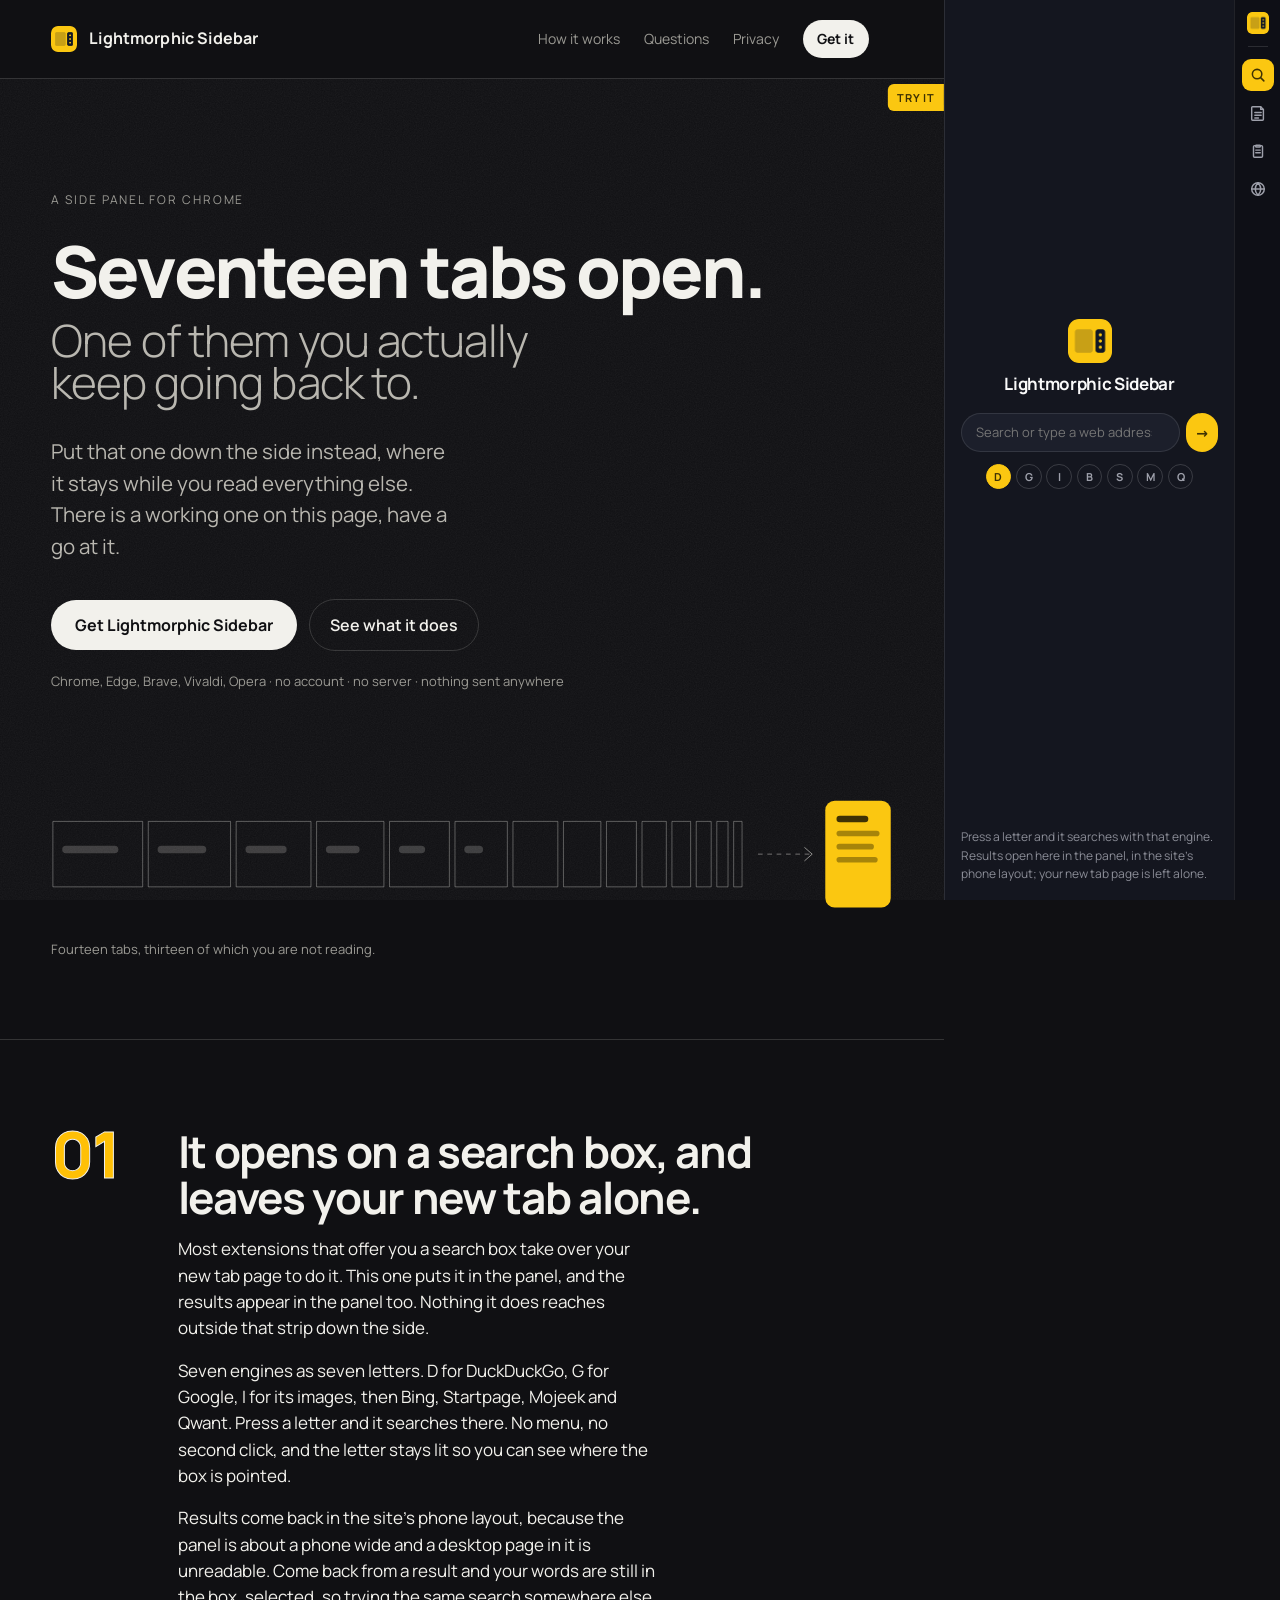
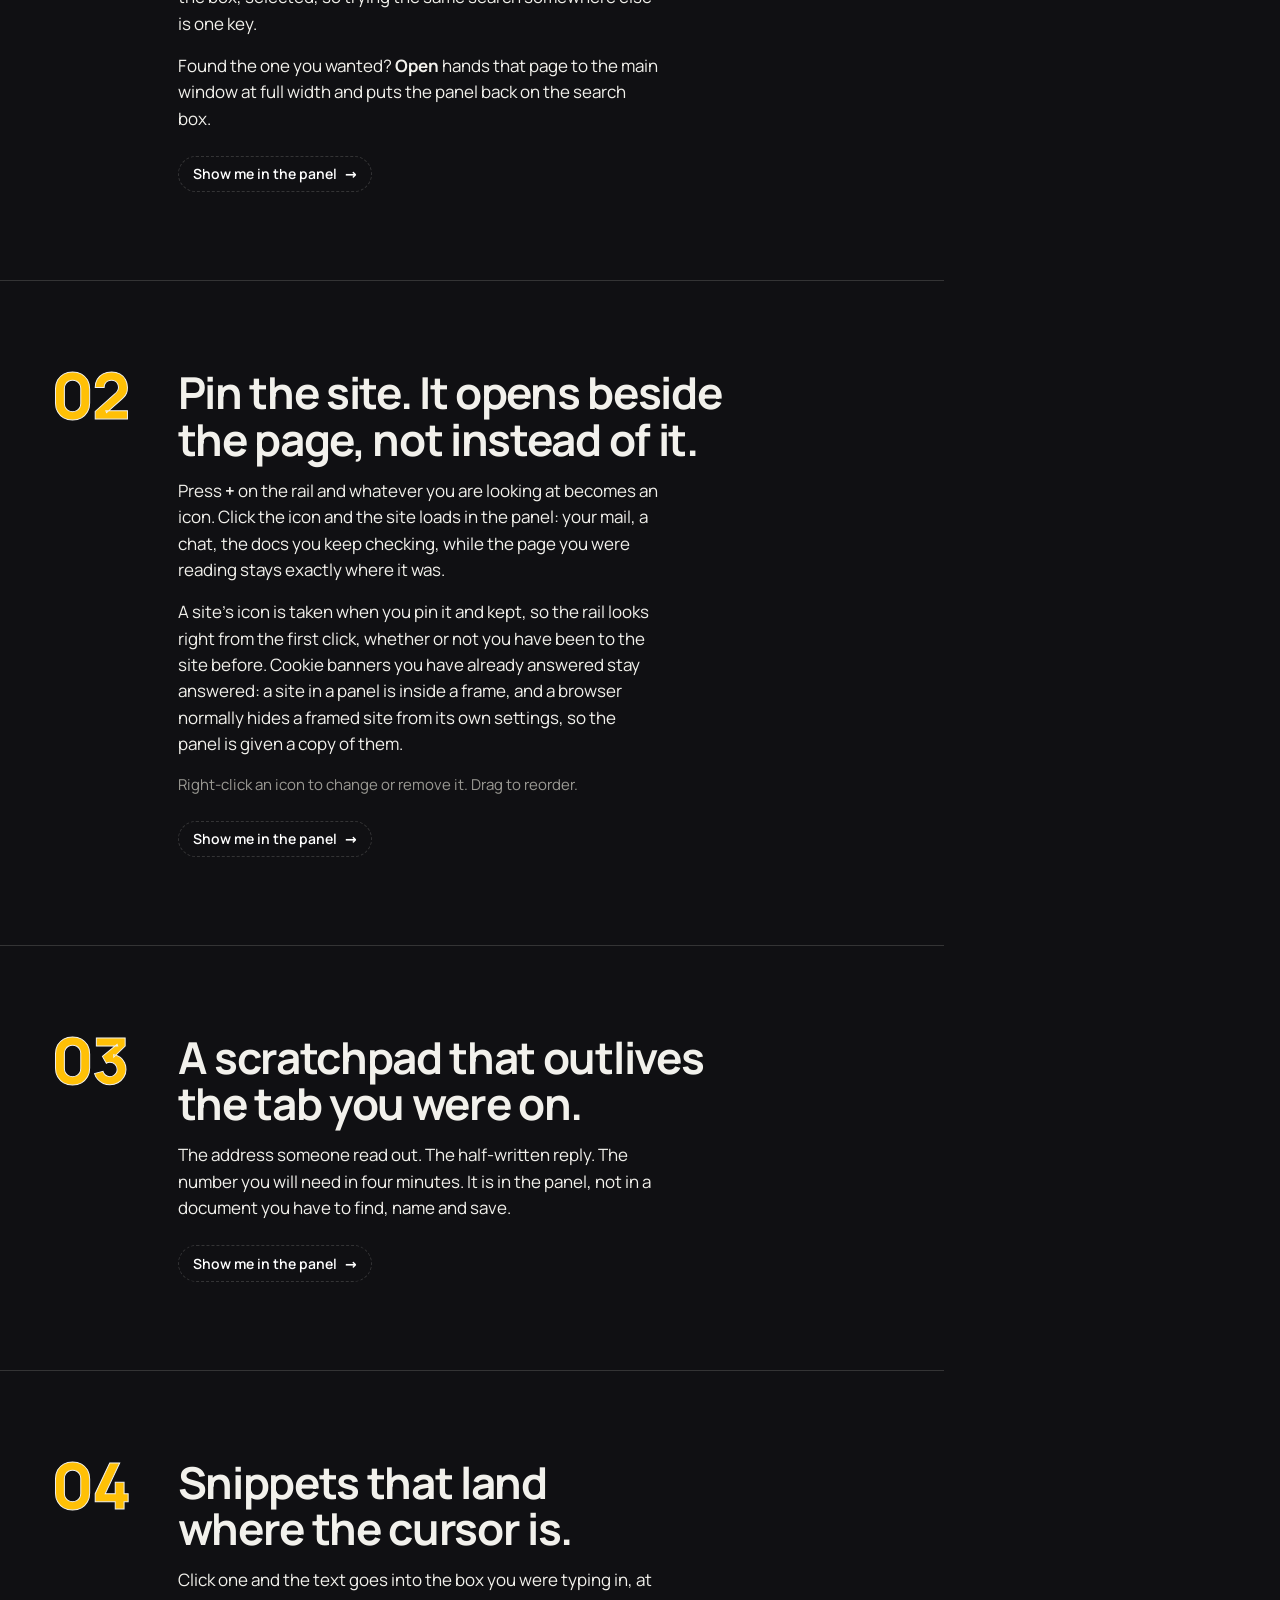
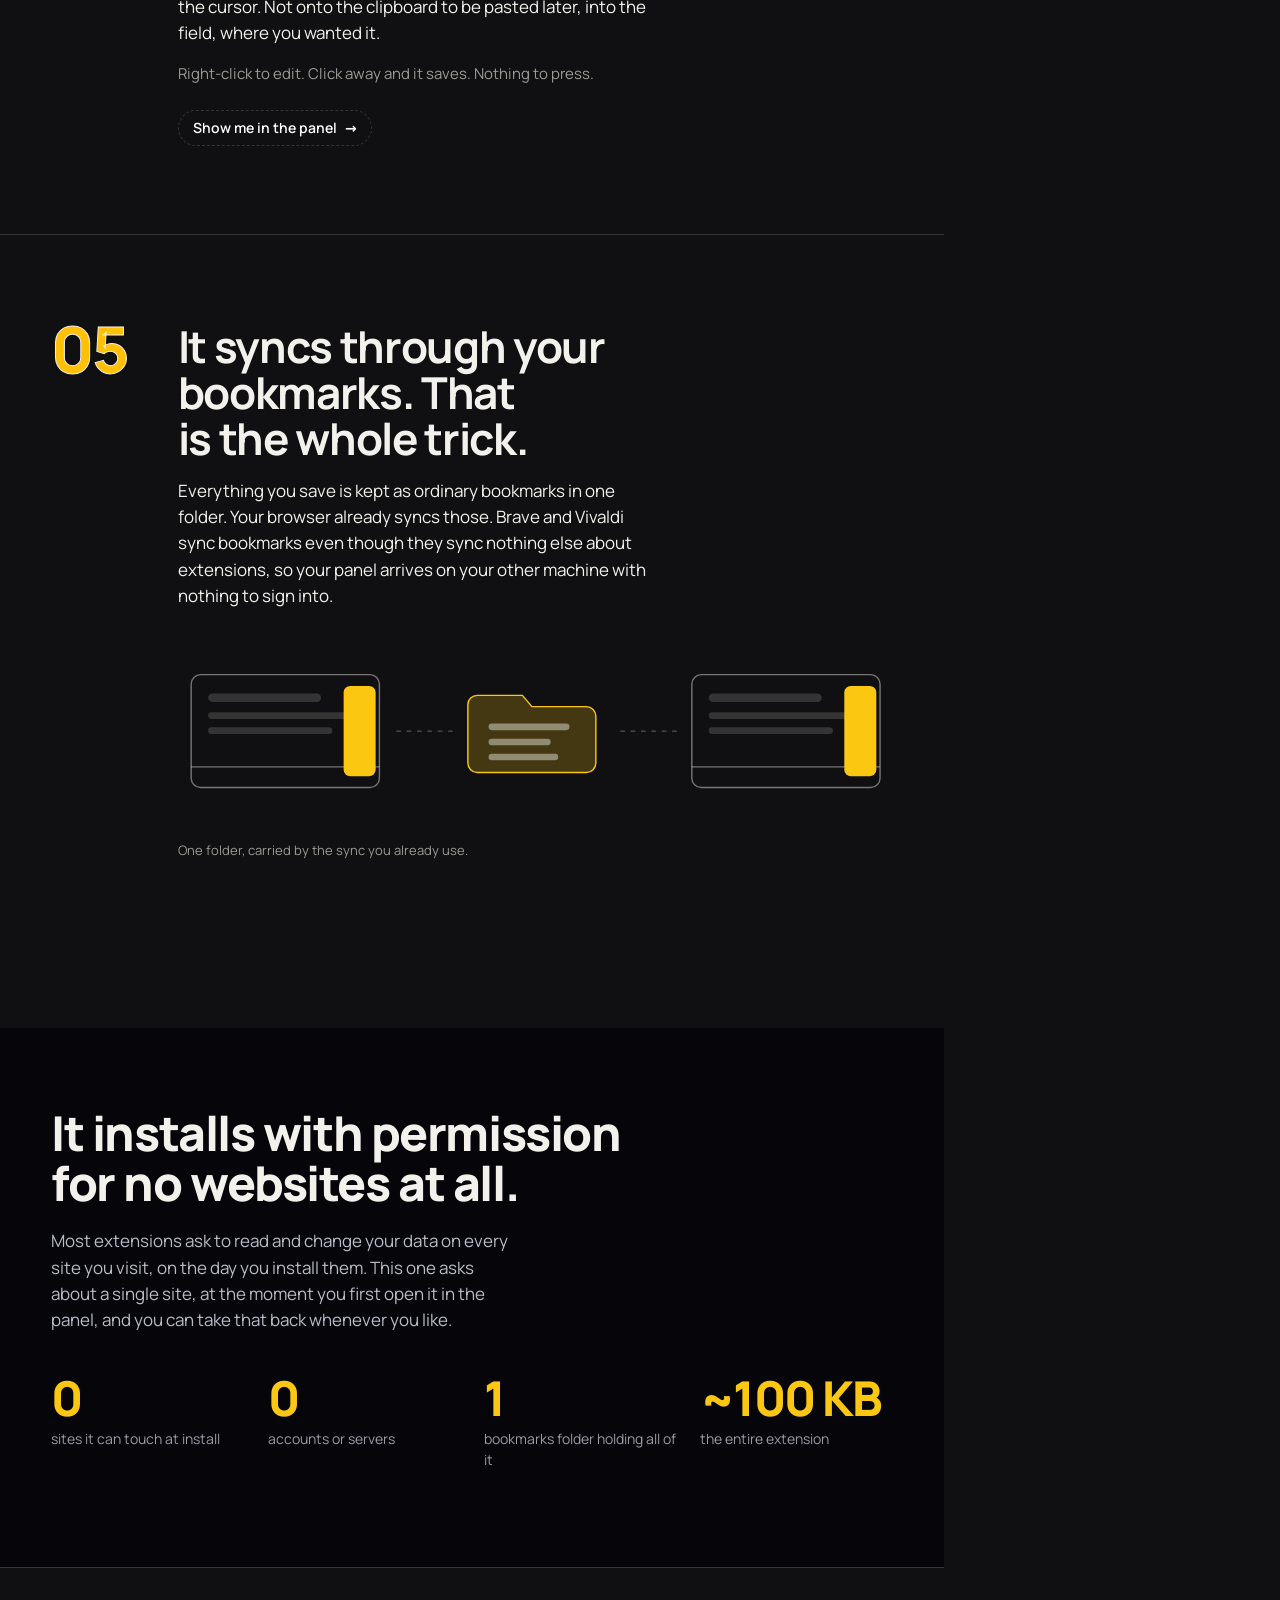
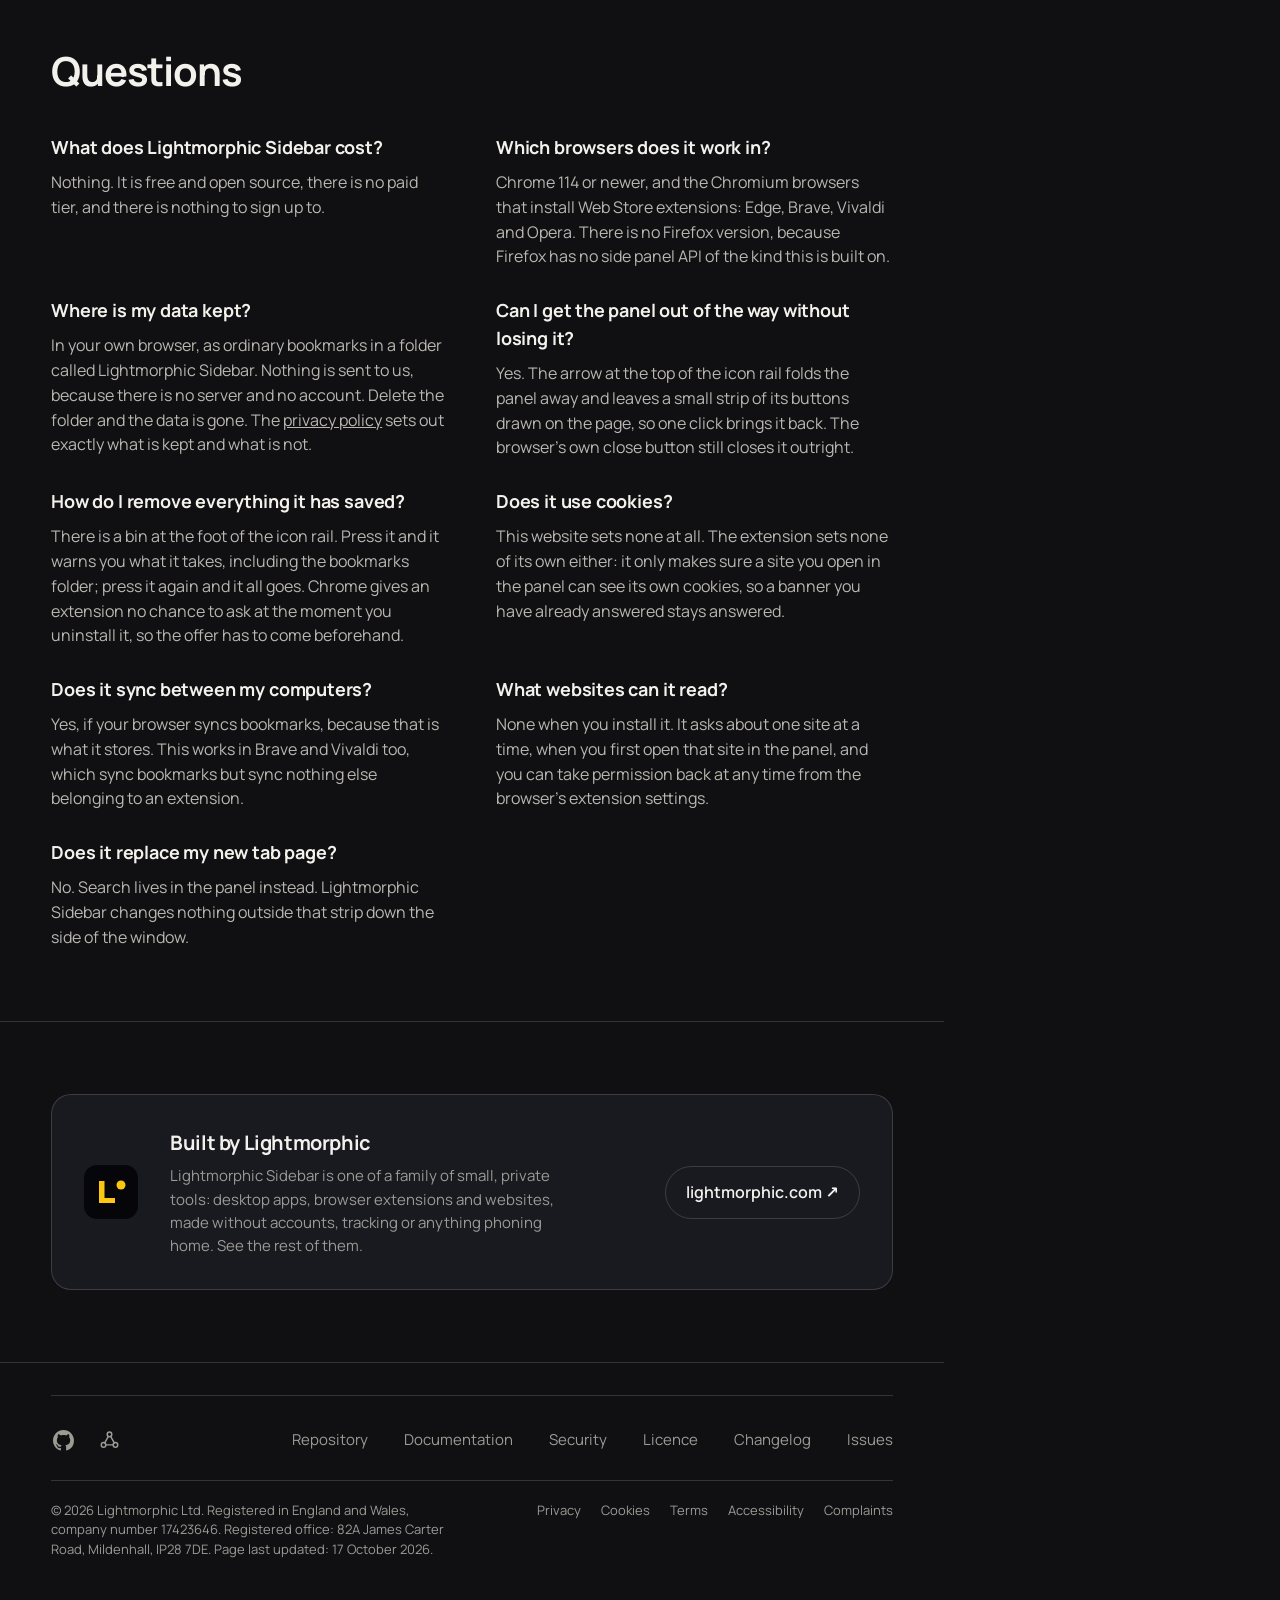
==== site/index.html @ 8d019462 "GitHub layout: README with banner and pictures, CONTRIBUTING, SECURITY; Cloudflare Pages files; GitH" ====
<!doctype html>
<html lang="en">
<head>
<meta charset="utf-8">
<meta name="viewport" content="width=device-width, initial-scale=1">
<title>Lightmorphic Sidebar: the tab that stays</title>
<meta name="description" content="A side panel for Chrome holding the site you always go back to, plus search, a scratchpad and snippets. Syncs through your bookmarks: no account, no server.">
<meta name="theme-color" content="#101013">
<link rel="canonical" href="https://sidebar.lightmorphic.com/">
<link rel="icon" href="/favicon.ico" sizes="48x48">
<link rel="icon" href="/favicon.svg" type="image/svg+xml">
<link rel="apple-touch-icon" href="/images/lightmorphic-sidebar-mark-180.png">
<meta property="og:title" content="Lightmorphic Sidebar: the tab that stays">
<meta property="og:description" content="Pin a site to the edge of your browser and read it beside everything else. No account. No server. Nothing sent anywhere.">
<meta property="og:image" content="https://sidebar.lightmorphic.com/images/lightmorphic-sidebar-mark.png">
<meta property="og:url" content="https://sidebar.lightmorphic.com/">
<meta property="og:type" content="website">
<meta name="twitter:card" content="summary_large_image">
<meta name="twitter:title" content="Lightmorphic Sidebar: the tab that stays">
<meta name="twitter:description" content="Pin a site to the edge of your browser and read it beside everything else. No account, no server.">
<meta name="twitter:image" content="https://sidebar.lightmorphic.com/images/lightmorphic-sidebar-share.png">
<style>
  @font-face {
    font-family: "Manrope";
    src: url("fonts/Manrope.woff2") format("woff2");
    font-weight: 200 800;
    font-display: swap;
  }

  :root {
    /* Dark, always. There is no light theme and no switch. Ink and warm
       off-white rather than the light palette inverted: paper grain at full
       strength on a dark ground reads as dirt, so it is kept low. */
    color-scheme: dark;
    --ink: #f2f1ec;
    --paper: #101013;
    --paper-2: #191920;
    --accent: #fbc711;
    --navy: #05050a;
    --rule: rgba(242, 241, 236, 0.16);
    --dim: #9b9a94;
    --quiet-ink: #b9b7b0;
    --numeral: #ffc006;
    --bg-contrast: #101013;
    --grain: 0.22;
    --panel-w: 336px;
    --gutter: clamp(1.25rem, 4vw, 4rem);
  }

  * { box-sizing: border-box; }

  html { scroll-behavior: smooth; }

  body {
    margin: 0;
    background: var(--paper);
    color: var(--ink);
    font-family: "Manrope", system-ui, -apple-system, sans-serif;
    line-height: 1.55;
    -webkit-font-smoothing: antialiased;
    overflow-x: hidden;
  }

  /* Paper, not a dark app screen. The grain is drawn, not downloaded. */
  body::before {
    content: "";
    position: fixed;
    inset: 0;
    pointer-events: none;
    z-index: 1;
    opacity: var(--grain);
    background-image: url("data:image/svg+xml,%3Csvg xmlns='http://www.w3.org/2000/svg' width='140' height='140'%3E%3Cfilter id='n'%3E%3CfeTurbulence type='fractalNoise' baseFrequency='.85' numOctaves='3'/%3E%3CfeColorMatrix type='saturate' values='0'/%3E%3C/filter%3E%3Crect width='140' height='140' filter='url(%23n)' opacity='.32'/%3E%3C/svg%3E");
  }

  a { color: inherit; }

  /* ---------- the page is split: reading column, then the panel ---------- */
  .page { padding-right: var(--panel-w); position: relative; z-index: 2; }
  .col { padding-left: var(--gutter); padding-right: var(--gutter); max-width: 62rem; }

  /* Reachable by keyboard, out of sight otherwise. It had no styling at all
     until now, so it simply rendered as the first line of the page. */
  .skip {
    position: absolute;
    left: 0;
    top: 0;
    z-index: 60;
    transform: translateY(-200%);
    background: var(--ink);
    color: var(--bg-contrast);
    padding: 0.75rem 1rem;
    border-radius: 0 0 0.75rem 0;
    text-decoration: none;
    font-weight: 600;
  }
  .skip:focus { transform: translateY(0); }

  /* No 300ms wait for a double tap that is not coming. */
  a, button, input, .demo-snip { touch-action: manipulation; }
  :root { -webkit-tap-highlight-color: rgba(251, 199, 17, 0.3); }

  /* ---------- masthead ---------- */
  .mast {
    display: flex;
    align-items: center;
    gap: 0.75rem;
    padding: 1.25rem var(--gutter);
    border-bottom: 1px solid var(--rule);
    position: sticky;
    top: 0;
    background: var(--paper);
    z-index: 30;
  }
  .mast img { border-radius: 7px; }
  .mast b { font-size: 1rem; letter-spacing: 0.01em; }
  .mast nav { margin-left: auto; display: flex; align-items: center; gap: 1.5rem; font-size: 0.875rem; }
  .mast nav a { color: var(--dim); text-decoration: none; }
  .mast nav a:hover { color: var(--ink); }
  /* The pill is not a nav link: without this the rule above wins on
     specificity and paints its text grey on near-black, 2.95:1. */
  .mast nav a.get { color: var(--bg-contrast); }
  .mast nav a.get:hover { color: #fff; }

  .get {
    background: var(--ink);
    color: var(--bg-contrast);
    text-decoration: none;
    font-weight: 700;
    font-size: 0.875rem;
    padding: 0.5rem 0.9rem;
    border-radius: 999px;
    white-space: nowrap;
  }
  .get:hover { background: var(--navy); color: #fff; }

  /* A circle holding a sun or a moon. In automatic it shows whichever is
     actually on screen, with a dot to say the browser is choosing. A third
     neutral icon would tell you nothing about what you are looking at. */

  /* ---------- hero ---------- */
  .hero { padding-block: clamp(3rem, 9vw, 7rem) clamp(2.5rem, 6vw, 4rem); }

  .kicker {
    font-size: 0.75rem;
    letter-spacing: 0.16em;
    text-transform: uppercase;
    color: var(--dim);
    margin: 0 0 1.75rem;
  }

  .hero h1 {
    font-size: clamp(2.35rem, 5.6vw, 4.75rem);
    line-height: 0.96;
    letter-spacing: -0.04em;
    font-weight: 800;
    margin: 0;
    text-wrap: balance;
  }

  /* The second sentence is set lighter and one step down, so the emphasis
     comes from the typesetting rather than from painting over words. */
  .hero h1 .quietly {
    display: block;
    margin-top: 0.28em;
    font-weight: 300;
    font-size: 0.62em;
    letter-spacing: -0.02em;
    color: var(--quiet-ink);
  }

  .lede {
    font-size: clamp(1.0625rem, 1.6vw, 1.3125rem);
    max-width: 34ch;
    margin: 2rem 0 0;
    color: var(--quiet-ink);
  }

  .actions { display: flex; flex-wrap: wrap; gap: 0.75rem; margin-top: 2.25rem; align-items: center; }

  .cta-main {
    background: var(--ink);
    color: var(--bg-contrast);
    text-decoration: none;
    font-weight: 700;
    padding: 0.8rem 1.5rem;
    border-radius: 999px;
  }
  .cta-main:hover { background: var(--navy); color: #fff; }

  .cta-side {
    text-decoration: none;
    font-weight: 600;
    padding: 0.8rem 1.25rem;
    border-radius: 999px;
    border: 1px solid var(--rule);
  }
  .cta-side:hover { border-color: var(--ink); }

  .fine { font-size: 0.8125rem; color: var(--dim); margin-top: 1.25rem; }

  /* ---------- the tab-collapse drawing ---------- */
  .collapse { padding-block: 1rem clamp(3rem, 7vw, 5rem); }
  .collapse svg { width: 100%; height: auto; display: block; }
  .caption { font-size: 0.8125rem; color: var(--dim); margin: 0.875rem 0 0; }

  /* ---------- numbered sections ---------- */
  .band { border-top: 1px solid var(--rule); }

  .chapter {
    display: grid;
    grid-template-columns: 5.5rem 1fr;
    gap: clamp(1rem, 3vw, 2.5rem);
    padding-block: clamp(3rem, 7vw, 5.5rem);
  }

  .num {
    font-size: clamp(2.5rem, 5vw, 4rem);
    font-weight: 800;
    letter-spacing: -0.04em;
    line-height: 0.8;
    color: var(--numeral);
    -webkit-text-stroke: 1px var(--ink);
  }

  .chapter h2 {
    text-wrap: balance;
    font-size: clamp(1.75rem, 3.6vw, 2.75rem);
    line-height: 1.05;
    letter-spacing: -0.03em;
    font-weight: 700;
    margin: 0 0 1rem;
    max-width: 20ch;
  }

  .chapter p { margin: 0 0 1rem; font-size: 1.0625rem; max-width: 48ch; }
  .chapter p.quiet { color: var(--dim); font-size: 0.9375rem; }

  .try {
    display: inline-flex;
    align-items: center;
    gap: 0.5rem;
    margin-top: 0.5rem;
    background: none;
    border: 1px dashed var(--rule);
    border-radius: 999px;
    padding: 0.4rem 0.9rem;
    font: inherit;
    font-size: 0.875rem;
    font-weight: 600;
    cursor: pointer;
  }
  .try:hover { border-color: var(--ink); border-style: solid; background: var(--accent); }
  .try::after { content: "→"; }

  figure { margin: 1.75rem 0 0; }
  figure svg { width: 100%; height: auto; display: block; }

  /* The legal sub-footer: who we are on the left, the five pages on the
     right, dropping under each other only when there is no room. */
  .legal {
    /* The column lays its children out to their own width, so without this
       each band stopped at its own content and the three right edges did
       not line up. */
    width: 100%;
    align-self: stretch;
    margin-top: 2rem;
    padding-top: 1.25rem;
    border-top: 1px solid var(--rule);
    display: flex;
    flex-wrap: wrap;
    align-items: flex-start;
    justify-content: space-between;
    gap: 1rem 2rem;
    font-size: 0.8125rem;
    line-height: 1.5;
    color: var(--dim);
  }
  .legal p { margin: 0; max-width: 52ch; }
  .legal a { color: inherit; text-decoration: none; }
  .legal a:hover { color: var(--ink); }

  /* The GitHub strip, above the legal footer. Marks and links are 44px
     targets; on a narrow screen the links wrap and align left. */
  .oss-bar {
    width: 100%;
    align-self: stretch;
    margin-top: 2rem;
    padding-top: 1.25rem;
    border-top: 1px solid var(--rule);
    color: var(--dim);
    font-size: 0.9375rem;
    display: flex;
    flex-wrap: wrap;
    align-items: center;
    justify-content: space-between;
    gap: 0.5rem 1rem;
    text-align: left;
  }
  .oss-bar .marks { display: flex; align-items: center; gap: 2px; margin-left: -10px; }
  .oss-bar .marks a {
    display: inline-flex; align-items: center; justify-content: center;
    width: 44px; height: 44px; border-radius: 8px;
    color: var(--dim); text-decoration: none;
  }
  .oss-bar .marks a:hover { color: var(--ink); background: var(--paper-2); }
  .oss-bar .marks svg { width: 21px; height: 21px; display: block; }
  .oss-bar nav {
    flex: 0 1 auto; max-width: 100%;
    display: flex; flex-wrap: wrap; justify-content: flex-end;
    margin-right: -6px;
  }
  .oss-bar nav a {
    display: inline-flex; align-items: center; justify-content: center;
    padding: 12px 6px; min-width: 44px; min-height: 44px;
    color: var(--dim); font-size: 0.9375rem; text-decoration: none;
  }
  .oss-bar nav a:hover { color: var(--ink); }
  .oss-bar + .legal { margin-top: 0; }
  @media (max-width: 700px) {
    .oss-bar nav { justify-content: flex-start; margin-left: -6px; margin-right: 0; }
  }
  .legal + .legal { margin-top: 0; }
  .legal nav {
    margin-left: auto;
    display: flex;
    flex-wrap: wrap;
    justify-content: flex-end;
    gap: 0.35rem 1.25rem;
  }
  @media (max-width: 34rem) {
    .legal nav { margin-left: 0; justify-content: flex-start; }
  }

  /* ---------- inverted block ---------- */
  /* This band is dark whichever theme is on, so its text is set outright
     rather than with a token that swaps: --paper is near-black in dark mode,
     which put dark text on a dark band. */
  .invert {
    background: var(--navy);
    color: #f2f1ec;
    margin-top: clamp(3rem, 7vw, 5rem);
  }
  .invert .col { padding-block: clamp(3rem, 7vw, 5rem); }
  .invert h2 {
    text-wrap: balance;
    font-size: clamp(1.75rem, 4vw, 3rem);
    letter-spacing: -0.03em;
    line-height: 1.05;
    margin: 0 0 1.25rem;
    max-width: 18ch;
    font-weight: 800;
  }
  .invert p { color: #b9bcc6; max-width: 46ch; font-size: 1.0625rem; }

  .tally { display: grid; grid-template-columns: repeat(auto-fit, minmax(9rem, 1fr)); gap: 1.5rem; margin-top: 2.5rem; }
  .tally dt { display: block; font-size: clamp(2rem, 4vw, 3rem); letter-spacing: -0.04em; color: var(--accent); line-height: 1; font-weight: 800; }
  .tally dd { font-size: 0.875rem; color: #9a9ca6; display: block; margin: 0.375rem 0 0; }

  /* ---------- questions ---------- */
  .faq { border-top: 1px solid var(--rule); }
  .faq .faq-title {
    font-size: clamp(1.75rem, 4vw, 2.5rem);
    letter-spacing: -0.03em;
    margin: 0 0 2rem;
    padding-top: clamp(3rem, 6vw, 4.5rem);
  }
  /* Two columns where there is room: the answers are short, and one long
     ribbon down the left of a wide page wastes the whole right half. Pairs
     are wrapped so a break can never land between a question and its
     answer. */
  .faq-list {
    margin: 0 0 clamp(3rem, 6vw, 4.5rem);
    display: grid;
    gap: 1.75rem 3rem;
    /* min() or the 22rem floor is itself wider than a small phone, and the
       whole column hangs off the screen. */
    grid-template-columns: repeat(auto-fit, minmax(min(22rem, 100%), 1fr));
    align-items: start;
  }
  .faq-list dt {
    font-size: 1.125rem;
    font-weight: 700;
    letter-spacing: -0.01em;
    margin-top: 0;
  }
  .faq-list dd { margin: 0.5rem 0 0; color: var(--quiet-ink); }

  /* ---------- lightmorphic promo ---------- */
  .promo { border-top: 1px solid var(--rule); }
  .promo .col { padding-block: clamp(3rem, 6vw, 4.5rem); }

  .promo-card {
    display: grid;
    grid-template-columns: auto 1fr auto;
    align-items: center;
    gap: clamp(1rem, 3vw, 2rem);
    background: var(--paper-2);
    border: 1px solid var(--rule);
    border-radius: 1.25rem;
    padding: clamp(1.25rem, 3vw, 2rem);
  }
  .promo-card h3 { margin: 0 0 0.375rem; font-size: 1.25rem; letter-spacing: -0.02em; }
  .promo-card p { margin: 0; color: var(--dim); font-size: 0.9375rem; max-width: 44ch; }
  .promo-mark { width: 54px; height: 54px; flex: 0 0 auto; }

  /* ---------- footer ---------- */
  footer { border-top: 1px solid var(--rule); font-size: 0.875rem; color: var(--dim); }
  .who { width: 100%; margin-bottom: 1.25rem; }
  .who p { margin: 0 0 0.25rem; }
  .who a { color: inherit; }
  .who a:hover { color: var(--ink); }

  footer .col { padding-block: 2rem 3rem; display: flex; flex-wrap: wrap; gap: 1rem 1.5rem; align-items: center; }
  /* The source band is the first thing in the footer now, so it does not
     need the gap that separated it from the site's own links. */
  footer .col > .oss-bar:first-child { margin-top: 0; }
  footer nav { margin-left: auto; display: flex; gap: 1.5rem; flex-wrap: wrap; }
  footer a { text-decoration: none; }
  footer a:hover { color: var(--ink); }

  /* ---------- the live panel ----------
     Not a screenshot: the real thing, in HTML, welded to the edge of the
     window exactly as the extension is. Clicking its rail works. */
  .demo-panel {
    position: fixed;
    top: 0;
    right: 0;
    bottom: 0;
    width: var(--panel-w);
    display: flex;
    background: #14161f;
    color: #fafafa;
    border-left: 1px solid rgba(255,255,255,.1);
    z-index: 25;
    font-size: 0.875rem;
  }

  .demo-body { flex: 1; min-width: 0; padding: 1rem; overflow-y: auto; }
  .demo-rail {
    width: 46px;
    flex: 0 0 46px;
    border-left: 1px solid rgba(255,255,255,.08);
    background: #0e0f16;
    display: flex;
    flex-direction: column;
    align-items: center;
    gap: 0.375rem;
    padding: 0.75rem 0;
  }
  .demo-rail button {
    width: 32px;
    height: 32px;
    display: grid;
    place-items: center;
    background: none;
    border: 0;
    border-radius: 9px;
    color: #9ea0ab;
    cursor: pointer;
  }
  .demo-rail button:hover { background: rgba(255,255,255,.07); color: #fff; }
  .demo-rail button[aria-selected="true"] { background: var(--accent); color: #3f3204; }
  .demo-rail svg { width: 18px; height: 18px; }
  .demo-rail img { width: 22px; height: 22px; border-radius: 5px; }
  .demo-rail hr { width: 20px; border: 0; border-top: 1px solid rgba(255,255,255,.12); margin: 0.375rem 0; }
  .demo-spacer { flex: 1; }

  .demo-view { display: none; }
  .demo-view.on { display: block; }

  .demo-note {
    white-space: pre-wrap;
    font-size: 0.8125rem;
    line-height: 1.6;
    color: #d7d8de;
    margin: 0;
  }

  /* Two lines, a soft edge, and the text itself as the label: the same
     row the extension draws. */
  /* A button, not a div with a click handler: it copies when pressed, so
     the keyboard should reach it too. */
  .demo-snip {
    display: block;
    width: 100%;
    text-align: left;
    font: inherit;
    color: inherit;
    background: #1c1f2b;
    border: 1px solid rgba(255,255,255,.08);
    border-radius: 12px;
    padding: 0.55rem 0.7rem;
    margin-bottom: 0.5rem;
    font-size: 0.8125rem;
    line-height: 1.45;
    cursor: pointer;
  }

  .demo-snip span {
    display: -webkit-box;
    -webkit-line-clamp: 2;
    -webkit-box-orient: vertical;
    overflow: hidden;
    white-space: pre-wrap;
  }

  .demo-add {
    margin: 0 0 0.5rem;
    padding: 0.55rem 0.7rem;
    font-size: 0.8125rem;
    /* Placeholder grey, but not so grey it fails on the panel's dark
       ground: this was 3.72:1 against #14161f. */
    color: #9a9ca6;
    border: 1px dashed rgba(255,255,255,.16);
    border-radius: 12px;
  }

  .demo-hint-top { margin: 0 0 0.75rem; }
  .demo-snip:hover { border-color: var(--accent); }
  .demo-snip.copied { border-color: var(--accent); color: var(--accent); }

  .demo-search { display: flex; gap: 0.4rem; }
  .demo-search input {
    flex: 1;
    min-width: 0;
    font: inherit;
    font-size: 0.8125rem;
    color: #d7d8de;
    background: #1c1f2b;
    border: 1px solid rgba(255,255,255,.1);
    border-radius: 999px;
    padding: 0.5rem 0.85rem;
  }
  .demo-go {
    display: grid;
    place-items: center;
    width: 2rem;
    border-radius: 999px;
    background: var(--accent);
    color: #3f3204;
    font-weight: 700;
  }

  /* The real panel centres this block in the space it has, so the demo
     does too. */
  .demo-stage { display: flex; flex-direction: column; align-items: center; padding: 1.5rem 0 0.5rem; }
  .demo-stage-centred { flex: 1; justify-content: center; padding-bottom: 3rem; }
  .demo-view[data-view="search"].on { display: flex; flex-direction: column; height: 100%; }
  .demo-stage img { border-radius: 11px; }
  .demo-stage b { margin: 0.5rem 0 1rem; font-size: 1.0625rem; letter-spacing: -0.02em; }
  .demo-stage .demo-search { width: 100%; }
  .demo-letters { display: flex; align-items: center; gap: 0.3rem; margin-top: 0.75rem; }
  /* All one element type: the active letter used to be a <b>, which
     inherited the wordmark's margin and sat 8px lower than the rest. */
  .demo-letters span {
    width: 1.6rem;
    height: 1.6rem;
    display: grid;
    place-items: center;
    font-size: 0.6875rem;
    font-weight: 700;
    border-radius: 50%;
    border: 1px solid rgba(255,255,255,.16);
    color: #9ea0ab;
  }
  .demo-letters span.on { background: var(--accent); border-color: var(--accent); color: #3f3204; }

  .demo-h { font-size: 0.75rem; letter-spacing: 0.12em; text-transform: uppercase; color: #8a8c96; margin: 0 0 0.75rem; }
  /* Held at its own proportions, so it is never stretched to fit. */
  .demo-site { border: 1px solid rgba(255,255,255,.1); border-radius: 12px; overflow: hidden; }
  .demo-site img { width: 100%; height: auto; display: block; aspect-ratio: 356 / 788; object-fit: cover; object-position: top; }
  .demo-hint { font-size: 0.75rem; color: #8a8c96; margin: 0.75rem 0 0; }

  .demo-flag {
    position: absolute;
    top: 5.25rem;
    left: -1px;
    transform: translateX(-100%);
    background: var(--accent);
    color: #3f3204;
    font-size: 0.6875rem;
    font-weight: 700;
    letter-spacing: 0.06em;
    text-transform: uppercase;
    padding: 0.3rem 0.6rem;
    border-radius: 6px 0 0 6px;
  }

  /* ---------- responsive ----------
     The fixed panel is the first thing to go: below 1080 there is not
     enough room for a reading column beside it, so it becomes a normal
     block in the flow, still real and still clickable. */
  @media (max-width: 1080px) {
    .page { padding-right: 0; }
    .demo-panel {
      position: relative;
      width: auto;
      max-width: 26rem;
      margin: 0 var(--gutter) clamp(3rem, 7vw, 4rem);
      border: 1px solid rgba(255,255,255,.12);
      border-radius: 16px;
      height: 30rem;
      overflow: hidden;
    }
    .demo-flag { transform: none; left: auto; right: 0.75rem; border-radius: 6px; }
  }

  @media (max-width: 720px) {
    .mast nav a:not(.get) { display: none; }
    .mast nav { gap: 0.75rem; }
    .chapter { grid-template-columns: 1fr; gap: 0.5rem; }
    .num { font-size: 2.25rem; }
    .promo-card { grid-template-columns: auto 1fr; }
    .promo-card .cta-side { grid-column: 1 / -1; text-align: center; }
    .demo-panel { margin-left: var(--gutter); margin-right: var(--gutter); max-width: none; }
  }

  @media (max-width: 420px) {
    .hero h1 { font-size: 2.35rem; }
    .promo-card { grid-template-columns: 1fr; }
    .promo-mark { width: 44px; height: 44px; }
  }

  @media (prefers-reduced-motion: reduce) {
    html { scroll-behavior: auto; }
    * { transition: none !important; animation: none !important; }
  }

  :where(a, button):focus-visible { outline: 2px solid var(--ink); outline-offset: 3px; }
</style>

<script type="application/ld+json">
{
  "@context": "https://schema.org",
  "@type": "SoftwareApplication",
  "name": "Lightmorphic Sidebar",
  "url": "https://sidebar.lightmorphic.com/",
  "description": "A side panel for Chrome holding pinned websites, search, a scratchpad and snippets. Everything is stored as bookmarks, so it syncs with no account and no server.",
  "applicationCategory": "BrowserApplication",
  "operatingSystem": "Chrome 114 or newer, Edge, Brave, Vivaldi, Opera",
  "browserRequirements": "Requires Chrome 114 or newer",
  "isAccessibleForFree": true,
  "offers": {
    "@type": "Offer",
    "price": "0",
    "priceCurrency": "GBP"
  },
  "softwareVersion": "1.0.1",
  "image": "https://sidebar.lightmorphic.com/images/lightmorphic-sidebar-mark.png",
  "featureList": [
    "Pin any website to a side panel and read it beside the page you are on",
    "Search from the panel with seven engines",
    "A scratchpad kept in the panel",
    "Snippets that paste into the box you are typing in",
    "Stored as bookmarks, so it syncs without an account"
  ],
  "publisher": {
    "@type": "Organization",
    "name": "Lightmorphic",
    "legalName": "Lightmorphic Ltd",
    "url": "https://lightmorphic.com",
    "logo": "https://sidebar.lightmorphic.com/images/lightmorphic-sidebar-mark.png",
    "identifier": "17423646",
    "address": {
      "@type": "PostalAddress",
      "streetAddress": "82A James Carter Road",
      "addressLocality": "Mildenhall",
      "postalCode": "IP28 7DE",
      "addressCountry": "GB"
    },
    "contactPoint": {
      "@type": "ContactPoint",
      "contactType": "customer support",
      "availableLanguage": "English"
    },
    "sameAs": [
      "https://find-and-update.company-information.service.gov.uk/company/17423646"
    ]
  },
  "dateModified": "2026-10-17"
}
</script>
<script type="application/ld+json">
{
  "@context": "https://schema.org",
  "@type": "WebSite",
  "name": "Lightmorphic Sidebar",
  "url": "https://sidebar.lightmorphic.com/",
  "inLanguage": "en-GB",
  "publisher": {
    "@type": "Organization",
    "name": "Lightmorphic",
    "legalName": "Lightmorphic Ltd",
    "url": "https://lightmorphic.com",
    "logo": "https://sidebar.lightmorphic.com/images/lightmorphic-sidebar-mark.png",
    "identifier": "17423646",
    "address": {
      "@type": "PostalAddress",
      "streetAddress": "82A James Carter Road",
      "addressLocality": "Mildenhall",
      "postalCode": "IP28 7DE",
      "addressCountry": "GB"
    },
    "contactPoint": {
      "@type": "ContactPoint",
      "contactType": "customer support",
      "availableLanguage": "English"
    },
    "sameAs": [
      "https://find-and-update.company-information.service.gov.uk/company/17423646"
    ]
  },
  "dateModified": "2026-10-17"
}
</script>
<script type="application/ld+json">
{
  "@context": "https://schema.org",
  "@type": "FAQPage",
  "mainEntity": [
    {
      "@type": "Question",
      "name": "What does Lightmorphic Sidebar cost?",
      "acceptedAnswer": {
        "@type": "Answer",
        "text": "Nothing. It is free and open source, there is no paid tier, and there is nothing to sign up to."
      }
    },
    {
      "@type": "Question",
      "name": "Which browsers does it work in?",
      "acceptedAnswer": {
        "@type": "Answer",
        "text": "Chrome 114 or newer, and the Chromium browsers that install Web Store extensions: Edge, Brave, Vivaldi and Opera. There is no Firefox version, because Firefox has no side panel API of the kind this is built on."
      }
    },
    {
      "@type": "Question",
      "name": "Where is my data kept?",
      "acceptedAnswer": {
        "@type": "Answer",
        "text": "In your own browser, as ordinary bookmarks in a folder called Lightmorphic Sidebar. Nothing is sent to us, because there is no server and no account. Delete the folder and the data is gone."
      }
    },
    {
      "@type": "Question",
      "name": "Can I get the panel out of the way without losing it?",
      "acceptedAnswer": {
        "@type": "Answer",
        "text": "Yes. The arrow at the top of the icon rail folds the panel away and leaves a small strip of its buttons drawn on the page, so one click brings it back. The browser's own close button still closes it outright."
      }
    },
    {
      "@type": "Question",
      "name": "How do I remove everything it has saved?",
      "acceptedAnswer": {
        "@type": "Answer",
        "text": "There is a bin at the foot of the icon rail. Press it and it warns you what it takes, including the bookmarks folder; press it again and it all goes. Chrome gives an extension no chance to ask at the moment you uninstall it, so the offer has to come beforehand."
      }
    },
    {
      "@type": "Question",
      "name": "Does it use cookies?",
      "acceptedAnswer": {
        "@type": "Answer",
        "text": "This website sets none at all. The extension sets none of its own either: it only makes sure a site you open in the panel can see its own cookies, so a banner you have already answered stays answered."
      }
    },
    {
      "@type": "Question",
      "name": "Does it sync between my computers?",
      "acceptedAnswer": {
        "@type": "Answer",
        "text": "Yes, if your browser syncs bookmarks, because that is what it stores. This works in Brave and Vivaldi too, which sync bookmarks but sync nothing else belonging to an extension."
      }
    },
    {
      "@type": "Question",
      "name": "What websites can it read?",
      "acceptedAnswer": {
        "@type": "Answer",
        "text": "None when you install it. It asks about one site at a time, when you first open that site in the panel, and you can take permission back at any time from the browser's extension settings."
      }
    },
    {
      "@type": "Question",
      "name": "Does it replace my new tab page?",
      "acceptedAnswer": {
        "@type": "Answer",
        "text": "No. Search lives in the panel instead. Lightmorphic Sidebar changes nothing outside that strip down the side of the window."
      }
    }
  ]
}
</script>
</head>
<body>

<div class="page">
  <a class="skip" href="#how">Skip to what it does</a>
  <header class="mast">
    <img src="images/lightmorphic-sidebar-mark.png" alt="" width="26" height="26">
    <b translate="no">Lightmorphic Sidebar</b>
    <nav>
      <a href="#how">How it works</a>
      <a href="#questions">Questions</a>
      <a href="#private">Privacy</a>
      <a class="get" href="https://chromewebstore.google.com/search/Lightmorphic%20Sidebar">Get it</a>
      <div id="all-apps"></div>
    </nav>
  </header>

  <main>
    <section class="col hero">
      <p class="kicker">A side panel for Chrome</p>
      <h1>Seventeen tabs open.<span class="quietly">One of them you actually keep going back to.</span></h1>
      <p class="lede">Put that one down the side instead, where it stays while you
        read everything else. There is a working one on this page, have a go at
        it.</p>
      <div class="actions">
        <a class="cta-main" href="https://chromewebstore.google.com/search/Lightmorphic%20Sidebar">Get Lightmorphic Sidebar</a>
        <a class="cta-side" href="#how">See what it does</a>
      </div>
      <p class="fine">Chrome, Edge, Brave, Vivaldi, Opera · no account · no server · nothing sent anywhere</p>
    </section>

<!-- The panel is real HTML, not a picture of one. It is the same shape as
     the extension, and its rail works. -->
<aside class="demo-panel" aria-label="A working example of the Lightmorphic Sidebar panel">
  <span class="demo-flag">Try it</span>
  <div class="demo-body">
    <div class="demo-view on" data-view="search">
      <div class="demo-stage demo-stage-centred">
        <img src="images/lightmorphic-sidebar-mark.png" alt="" width="44" height="44">
        <b translate="no">Lightmorphic Sidebar</b>
        <div class="demo-search">
          <input type="search" placeholder="Search or type a web address" aria-label="Example search box">
          <span class="demo-go">→</span>
        </div>
        <div class="demo-letters"><span class="on">D</span><span>G</span><span>I</span><span>B</span><span>S</span><span>M</span><span>Q</span></div>
      </div>
      <p class="demo-hint">Press a letter and it searches with that engine. Results open here in the panel, in the site's phone layout; your new tab page is left alone.</p>
    </div>

    <div class="demo-view" data-view="scratchpad">
      <p class="demo-h">Scratchpad</p>
      <p class="demo-note">Wednesday

  ring the framer back, 3pm
  invoice 214 still unpaid
  book the ferry before the price goes up

John Smith's new address
  14 Bell Lane, Norwich NR2 1AB</p>
    </div>

    <div class="demo-view" data-view="snippets">
      <p class="demo-add">Add a snippet, type it here, then click away</p>
      <p class="demo-hint demo-hint-top">Click one to drop it into whatever box you were typing in. Right-click to edit.</p>
      <button type="button" class="demo-snip"><span>07700 900123</span></button>
      <button type="button" class="demo-snip"><span>1 Example Street, London SW1A 1AA</span></button>
      <button type="button" class="demo-snip"><span>Best wishes,
John</span></button>
      <button type="button" class="demo-snip"><span>Thanks for getting in touch. I will come back to you properly in the next day or two, once I have had a proper look.</span></button>
    </div>

    <div class="demo-view" data-view="pinned">
      <p class="demo-hint demo-hint-top">This is a site open in the panel: this one, in fact.</p>
      <div class="demo-site"><img src="images/lightmorphic-sidebar-in-panel.webp" alt="The Lightmorphic Sidebar website open inside the panel" width="356" height="788" loading="lazy"></div>
    </div>
  </div>

  <nav class="demo-rail">
    <img src="images/lightmorphic-sidebar-mark.png" alt="" width="22" height="22">
    <hr>
    <button data-view="search" aria-selected="true" title="Search" aria-label="Search">
      <svg aria-hidden="true" viewBox="0 0 20 20" fill="none" stroke="currentColor" stroke-width="1.7" stroke-linecap="round"><circle cx="9" cy="9" r="5.25"/><path d="M12.9 12.9L16.5 16.5"/></svg>
    </button>
    <button data-view="scratchpad" aria-selected="false" title="Scratchpad" aria-label="Scratchpad">
      <svg aria-hidden="true" viewBox="0 0 20 20" fill="none" stroke="currentColor" stroke-width="1.6" stroke-linecap="round" stroke-linejoin="round"><path d="M4 3h9l3 3v11a1 1 0 0 1-1 1H4a1 1 0 0 1-1-1V4a1 1 0 0 1 1-1z"/><path d="M13 3v3h3"/><path d="M6.5 9.5h7M6.5 12.5h7M6.5 15.5h4"/></svg>
    </button>
    <button data-view="snippets" aria-selected="false" title="Snippets" aria-label="Snippets">
      <svg aria-hidden="true" viewBox="0 0 20 20" fill="none" stroke="currentColor" stroke-width="1.6" stroke-linecap="round" stroke-linejoin="round"><rect x="5" y="4" width="10" height="13" rx="1.2"/><path d="M8 3.5h4a.5.5 0 0 1 .5.5v1a.5.5 0 0 1-.5.5H8a.5.5 0 0 1-.5-.5V4a.5.5 0 0 1 .5-.5z"/><path d="M7.5 9h5M7.5 12h5"/></svg>
    </button>
    <button data-view="pinned" aria-selected="false" title="A pinned site" aria-label="A pinned site">
      <svg aria-hidden="true" viewBox="0 0 20 20" fill="none" stroke="currentColor" stroke-width="1.6" stroke-linecap="round" stroke-linejoin="round"><circle cx="10" cy="10" r="7"/><path d="M3 10h14M10 3c4 4.5 4 9.5 0 14C6 12.5 6 7.5 10 3z"/></svg>
    </button>
    <div class="demo-spacer"></div>
  </nav>
</aside>

    <section class="col collapse" aria-hidden="true">
      <svg viewBox="0 0 900 150" role="img">
        <title>A row of crowded tabs collapsing into a single panel</title>
        <g fill="none" stroke="currentColor" stroke-opacity=".35">
          <!-- the crush of tabs, getting narrower to the right -->
          <path d="M2 40h96v70H2z"/><path d="M104 40h88v70h-88z"/><path d="M198 40h80v70h-80z"/>
          <path d="M284 40h72v70h-72z"/><path d="M362 40h64v70h-64z"/><path d="M432 40h56v70h-56z"/>
          <path d="M494 40h48v70h-48z"/><path d="M548 40h40v70h-40z"/><path d="M594 40h32v70h-32z"/>
          <path d="M632 40h26v70h-26z"/><path d="M664 40h20v70h-20z"/><path d="M690 40h16v70h-16z"/>
          <path d="M712 40h12v70h-12z"/><path d="M730 40h9v70h-9z"/>
        </g>
        <g fill="currentColor" fill-opacity=".2">
          <rect x="12" y="66" width="60" height="8" rx="4"/>
          <rect x="114" y="66" width="52" height="8" rx="4"/>
          <rect x="208" y="66" width="44" height="8" rx="4"/>
          <rect x="294" y="66" width="36" height="8" rx="4"/>
          <rect x="372" y="66" width="28" height="8" rx="4"/>
          <rect x="442" y="66" width="20" height="8" rx="4"/>
        </g>
        <path d="M756 75h58" stroke="currentColor" stroke-opacity=".45" stroke-dasharray="5 5"/>
        <path d="M806 68l8 7-8 7" fill="none" stroke="currentColor" stroke-opacity=".6" stroke-linecap="round" stroke-linejoin="round"/>
        <rect x="828" y="18" width="70" height="114" rx="10" fill="var(--accent)"/>
        <rect x="840" y="34" width="34" height="7" rx="3.5" fill="#3f3204"/>
        <rect x="840" y="50" width="46" height="6" rx="3" fill="#3f3204" opacity=".45"/>
        <rect x="840" y="64" width="40" height="6" rx="3" fill="#3f3204" opacity=".45"/>
        <rect x="840" y="78" width="44" height="6" rx="3" fill="#3f3204" opacity=".45"/>
      </svg>
      <p class="caption">Fourteen tabs, thirteen of which you are not reading.</p>
    </section>

    <div class="band" id="how">
      <section class="col chapter">
        <div class="num">01</div>
        <div>
          <h2>It opens on a search box, and leaves your new tab alone.</h2>
          <p>Most extensions that offer you a search box take over your new tab
            page to do it. This one puts it in the panel, and the results appear
            in the panel too. Nothing it does reaches outside that strip down
            the side.</p>
          <p>Seven engines as seven letters. D for DuckDuckGo, G for Google,
            I for its images, then Bing, Startpage, Mojeek and Qwant. Press a
            letter and it searches there. No menu, no second click, and the
            letter stays lit so you can see where the box is pointed.</p>
          <p>Results come back in the site's phone layout, because the panel is
            about a phone wide and a desktop page in it is unreadable. Come back
            from a result and your words are still in the box, selected, so
            trying the same search somewhere else is one key.</p>
          <p>Found the one you wanted? <b>Open</b> hands that page to the main
            window at full width and puts the panel back on the search box.</p>
          <button class="try" data-show="search">Show me in the panel</button>
        </div>
      </section>
    </div>

    <div class="band">
      <section class="col chapter">
        <div class="num">02</div>
        <div>
          <h2>Pin the site. It opens beside the page, not instead of it.</h2>
          <p>Press <b>+</b> on the rail and whatever you are looking at becomes an
            icon. Click the icon and the site loads in the panel: your mail, a
            chat, the docs you keep checking, while the page you were reading
            stays exactly where it was.</p>
          <p>A site's icon is taken when you pin it and kept, so the rail looks
            right from the first click, whether or not you have been to the site
            before. Cookie banners you have already answered stay answered:
            a site in a panel is inside a frame, and a browser normally hides a
            framed site from its own settings, so the panel is given a copy of
            them.</p>
          <p class="quiet">Right-click an icon to change or remove it. Drag to reorder.</p>
          <button class="try" data-show="pinned">Show me in the panel</button>
        </div>
      </section>
    </div>

    <div class="band">
      <section class="col chapter">
        <div class="num">03</div>
        <div>
          <h2>A scratchpad that outlives the tab you were on.</h2>
          <p>The address someone read out. The half-written reply. The number you
            will need in four minutes. It is in the panel, not in a document you
            have to find, name and save.</p>
          <button class="try" data-show="scratchpad">Show me in the panel</button>
        </div>
      </section>
    </div>

    <div class="band">
      <section class="col chapter">
        <div class="num">04</div>
        <div>
          <h2>Snippets that land where the cursor is.</h2>
          <p>Click one and the text goes into the box you were typing in, at the
            cursor. Not onto the clipboard to be pasted later, into the field,
            where you wanted it.</p>
          <p class="quiet">Right-click to edit. Click away and it saves. Nothing to press.</p>
          <button class="try" data-show="snippets">Show me in the panel</button>
        </div>
      </section>
    </div>

    <div class="band" id="private">
      <section class="col chapter">
        <div class="num">05</div>
        <div>
          <h2>It syncs through your bookmarks. That is the whole trick.</h2>
          <p>Everything you save is kept as ordinary bookmarks in one folder. Your
            browser already syncs those. Brave and Vivaldi sync bookmarks even
            though they sync nothing else about extensions, so your panel arrives
            on your other machine with nothing to sign into.</p>
          <figure>
            <svg viewBox="0 0 760 200" role="img">
              <title>Two computers with one bookmarks folder passing between them</title>
              <g fill="none" stroke="currentColor" stroke-opacity=".45" stroke-width="1.5">
                <rect x="14" y="40" width="200" height="120" rx="10"/>
                <path d="M14 138h200"/>
                <rect x="546" y="40" width="200" height="120" rx="10"/>
                <path d="M546 138h200"/>
              </g>
              <g fill="currentColor" fill-opacity=".16">
                <rect x="32" y="60" width="120" height="9" rx="4.5"/>
                <rect x="32" y="80" width="150" height="7" rx="3.5"/>
                <rect x="32" y="96" width="132" height="7" rx="3.5"/>
                <rect x="564" y="60" width="120" height="9" rx="4.5"/>
                <rect x="564" y="80" width="150" height="7" rx="3.5"/>
                <rect x="564" y="96" width="132" height="7" rx="3.5"/>
              </g>
              <rect x="176" y="52" width="34" height="96" rx="7" fill="var(--accent)"/>
              <rect x="708" y="52" width="34" height="96" rx="7" fill="var(--accent)"/>
              <path d="M232 100h60M470 100h60" stroke="currentColor" stroke-opacity=".4" stroke-dasharray="5 6"/>
              <path d="M318 62h48l10 12h58a10 10 0 0 1 10 10v50a10 10 0 0 1-10 10H318a10 10 0 0 1-10-10V72a10 10 0 0 1 10-10z" fill="var(--accent)" fill-opacity=".22" stroke="var(--accent)" stroke-width="1.5"/>
              <g fill="currentColor" fill-opacity=".45">
                <rect x="330" y="92" width="86" height="7" rx="3.5"/>
                <rect x="330" y="108" width="66" height="7" rx="3.5"/>
                <rect x="330" y="124" width="74" height="7" rx="3.5"/>
              </g>
            </svg>
            <figcaption class="caption">One folder, carried by the sync you already use.</figcaption>
          </figure>
        </div>
      </section>
    </div>
  </main>

  <section class="invert">
    <div class="col">
      <h2>It installs with permission for no websites at all.</h2>
      <p>Most extensions ask to read and change your data on every site you visit,
        on the day you install them. This one asks about a single site, at the
        moment you first open it in the panel, and you can take that back
        whenever you like.</p>
      <dl class="tally">
        <div><dt>0</dt><dd>sites it can touch at install</dd></div>
        <div><dt>0</dt><dd>accounts or servers</dd></div>
        <div><dt>1</dt><dd>bookmarks folder holding all of it</dd></div>
        <div><dt>~100&nbsp;KB</dt><dd>the entire extension</dd></div>
      </dl>
    </div>
  </section>


  <section class="col faq" id="questions">
    <h2 class="faq-title">Questions</h2>
    <dl class="faq-list">
      <div><dt>What does Lightmorphic Sidebar cost?</dt>
      <dd>Nothing. It is free and open source, there is no paid tier, and there
        is nothing to sign up to.</dd></div>
      <div><dt>Which browsers does it work in?</dt>
      <dd>Chrome 114 or newer, and the Chromium browsers that install Web Store
        extensions: Edge, Brave, Vivaldi and Opera. There is no Firefox version,
        because Firefox has no side panel API of the kind this is built on.</dd></div>
      <div><dt>Where is my data kept?</dt>
      <dd>In your own browser, as ordinary bookmarks in a folder called
        Lightmorphic Sidebar. Nothing is sent to us, because there is no server and no
        account. Delete the folder and the data is gone. The
        <a href="privacy.html">privacy policy</a> sets out exactly what is kept
        and what is not.</dd></div>
      <div><dt>Can I get the panel out of the way without losing it?</dt>
      <dd>Yes. The arrow at the top of the icon rail folds the panel away and
        leaves a small strip of its buttons drawn on the page, so one click
        brings it back. The browser's own close button still closes it
        outright.</dd></div>
      <div><dt>How do I remove everything it has saved?</dt>
      <dd>There is a bin at the foot of the icon rail. Press it and it warns you
        what it takes, including the bookmarks folder; press it again and it all
        goes. Chrome gives an extension no chance to ask at the moment you
        uninstall it, so the offer has to come beforehand.</dd></div>
      <div><dt>Does it use cookies?</dt>
      <dd>This website sets none at all. The extension sets none of its own
        either: it only makes sure a site you open in the panel can see its own
        cookies, so a banner you have already answered stays answered.</dd></div>
      <div><dt>Does it sync between my computers?</dt>
      <dd>Yes, if your browser syncs bookmarks, because that is what it stores.
        This works in Brave and Vivaldi too, which sync bookmarks but sync
        nothing else belonging to an extension.</dd></div>
      <div><dt>What websites can it read?</dt>
      <dd>None when you install it. It asks about one site at a time, when you
        first open that site in the panel, and you can take permission back at
        any time from the browser's extension settings.</dd></div>
      <div><dt>Does it replace my new tab page?</dt>
      <dd>No. Search lives in the panel instead. Lightmorphic Sidebar changes nothing
        outside that strip down the side of the window.</dd></div>
    </dl>
  </section>

  <section class="promo">
    <div class="col">
      <div class="promo-card">
        <svg class="promo-mark" viewBox="0 0 54 54" role="img" aria-label="Lightmorphic">
          <rect width="54" height="54" rx="13" fill="var(--navy)"/>
          <path d="M15 38V16h5.5v17H31v5z" fill="var(--accent)"/>
          <circle cx="37" cy="20" r="4.5" fill="var(--accent)"/>
        </svg>
        <div>
          <h3><span translate="no">Built by Lightmorphic</span></h3>
          <p>Lightmorphic Sidebar is one of a family of small, private tools: desktop apps,
            browser extensions and websites, made without accounts, tracking or
            anything phoning home. See the rest of them.</p>
        </div>
        <a class="cta-side" href="https://lightmorphic.com" target="_blank" rel="noopener">lightmorphic.com ↗</a>
      </div>
    </div>
  </section>

  <footer>
    <div class="col">
      <!-- Where the code is. Its own band between the site's own links and
           the legal ones, because it is neither. -->
      <!-- oss-bar:start (written by tools/build-legal.py; do not edit by hand) -->
<div class="oss-bar">
  <div class="marks">
    <a href="https://github.com/gh-lm/sidebar" target="_blank" rel="noopener noreferrer" aria-label="Lightmorphic Sidebar on GitHub (opens in a new tab)"><svg viewBox="0 0 16 16" fill="currentColor" aria-hidden="true"><path d="M8 0C3.58 0 0 3.58 0 8c0 3.54 2.29 6.53 5.47 7.59.4.07.55-.17.55-.38 0-.19-.01-.82-.01-1.49-2.01.37-2.53-.49-2.69-.94-.09-.23-.48-.94-.82-1.13-.28-.15-.68-.52-.01-.53.63-.01 1.08.58 1.23.82.72 1.21 1.87.87 2.33.66.07-.52.28-.87.51-1.07-1.78-.2-3.64-.89-3.64-3.95 0-.87.31-1.59.82-2.15-.08-.2-.36-1.02.08-2.12 0 0 .67-.21 2.2.82.64-.18 1.32-.27 2-.27s1.36.09 2 .27c1.53-1.04 2.2-.82 2.2-.82.44 1.1.16 1.92.08 2.12.51.56.82 1.27.82 2.15 0 3.07-1.87 3.75-3.65 3.95.29.25.54.73.54 1.48 0 1.07-.01 1.93-.01 2.2 0 .21.15.46.55.38A8.012 8.012 0 0 0 16 8c0-4.42-3.58-8-8-8z"/></svg></a>
    <a href="https://opensource.org" target="_blank" rel="noopener noreferrer" aria-label="Open Source Initiative (opens in a new tab)"><svg viewBox="0 0 24 24" fill="none" stroke="currentColor" stroke-width="1.7" stroke-linecap="round" stroke-linejoin="round" aria-hidden="true"><circle cx="12" cy="5" r="2.6"/><circle cx="5.2" cy="17" r="2.6"/><circle cx="18.8" cy="17" r="2.6"/><path d="M10.7 7.3 6.5 14.7M13.3 7.3l4.2 7.4M7.8 17h8.4"/></svg></a>
  </div>
  <nav aria-label="Source code">
    <a href="https://github.com/gh-lm/sidebar" target="_blank" rel="noopener noreferrer" aria-label="Repository on GitHub (opens in a new tab)">Repository</a>
    <a href="https://github.com/gh-lm/sidebar/blob/main/README.md" target="_blank" rel="noopener noreferrer" aria-label="Documentation on GitHub (opens in a new tab)">Documentation</a>
    <a href="https://github.com/gh-lm/sidebar/security/policy" target="_blank" rel="noopener noreferrer" aria-label="Security on GitHub (opens in a new tab)">Security</a>
    <a href="https://github.com/gh-lm/sidebar/blob/main/LICENSE" target="_blank" rel="noopener noreferrer" aria-label="Licence on GitHub (opens in a new tab)">Licence</a>
    <a href="https://github.com/gh-lm/sidebar/blob/main/CHANGELOG.md" target="_blank" rel="noopener noreferrer" aria-label="Changelog on GitHub (opens in a new tab)">Changelog</a>
    <a href="https://github.com/gh-lm/sidebar/issues" target="_blank" rel="noopener noreferrer" aria-label="Issues on GitHub (opens in a new tab)">Issues</a>
  </nav>
</div>
<!-- oss-bar:end -->

      <div class="legal">
        <p>&copy; <span id="year">2026</span> Lightmorphic Ltd. Registered in England and Wales, company number
          <a href="https://find-and-update.company-information.service.gov.uk/company/17423646">17423646</a>.
          Registered office: 82A James Carter Road, Mildenhall, IP28 7DE.
          Page last updated: <time datetime="2026-10-17" id="updated">17 October 2026</time>.</p>
        <nav aria-label="Legal">
          <a href="privacy.html">Privacy</a>
          <a href="cookies.html">Cookies</a>
          <a href="terms.html">Terms</a>
          <a href="accessibility.html">Accessibility</a>
          <a href="complaints.html">Complaints</a>
        </nav>
      </div>
    </div>
  </footer>
</div>

<script>
  const views = [...document.querySelectorAll(".demo-view")];
  const tabs = [...document.querySelectorAll(".demo-rail button")];

  function show(name) {
    views.forEach((v) => v.classList.toggle("on", v.dataset.view === name));
    tabs.forEach((t) => t.setAttribute("aria-selected", String(t.dataset.view === name)));
  }

  tabs.forEach((t) => t.addEventListener("click", () => show(t.dataset.view)));

  // "Show me in the panel" from the reading column drives the same panel.
  document.querySelectorAll(".try").forEach((b) =>
    b.addEventListener("click", () => {
      show(b.dataset.show);
      if (window.matchMedia("(max-width: 1080px)").matches) {
        document.querySelector(".demo-panel").scrollIntoView({ block: "center" });
      }
    })
  );

  // The snippets in the demo really do copy, so the idea lands before
  // anyone installs anything.
  document.querySelectorAll(".demo-snip").forEach((s) =>
    s.addEventListener("click", async () => {
      try {
        await navigator.clipboard.writeText(s.textContent.trim());
        const was = s.textContent;
        s.classList.add("copied");
        s.textContent = "Copied";
        setTimeout(() => {
          s.textContent = was;
          s.classList.remove("copied");
        }, 1100);
      } catch {
        s.classList.add("copied");
      }
    })
  );
</script>
<script src="https://apps.lightmorphic.com/launcher.js" defer></script>
</body>
</html>
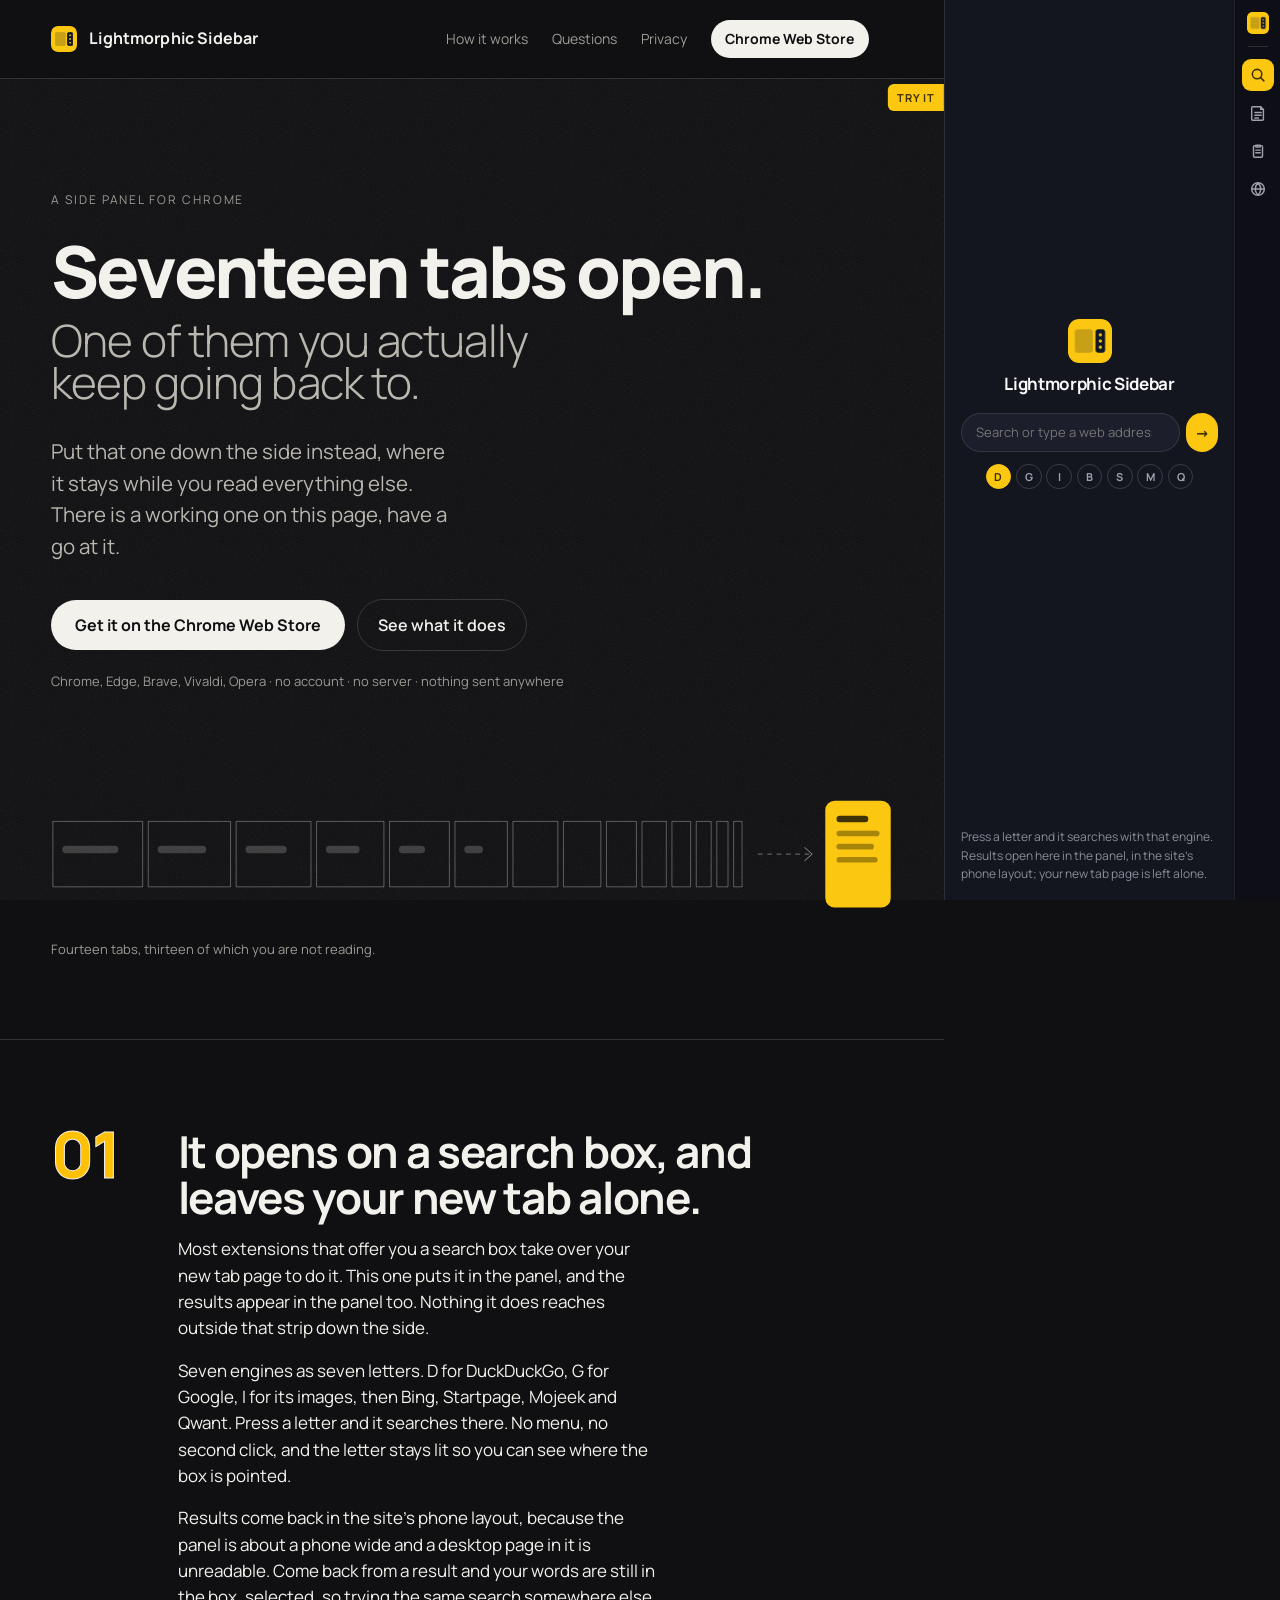
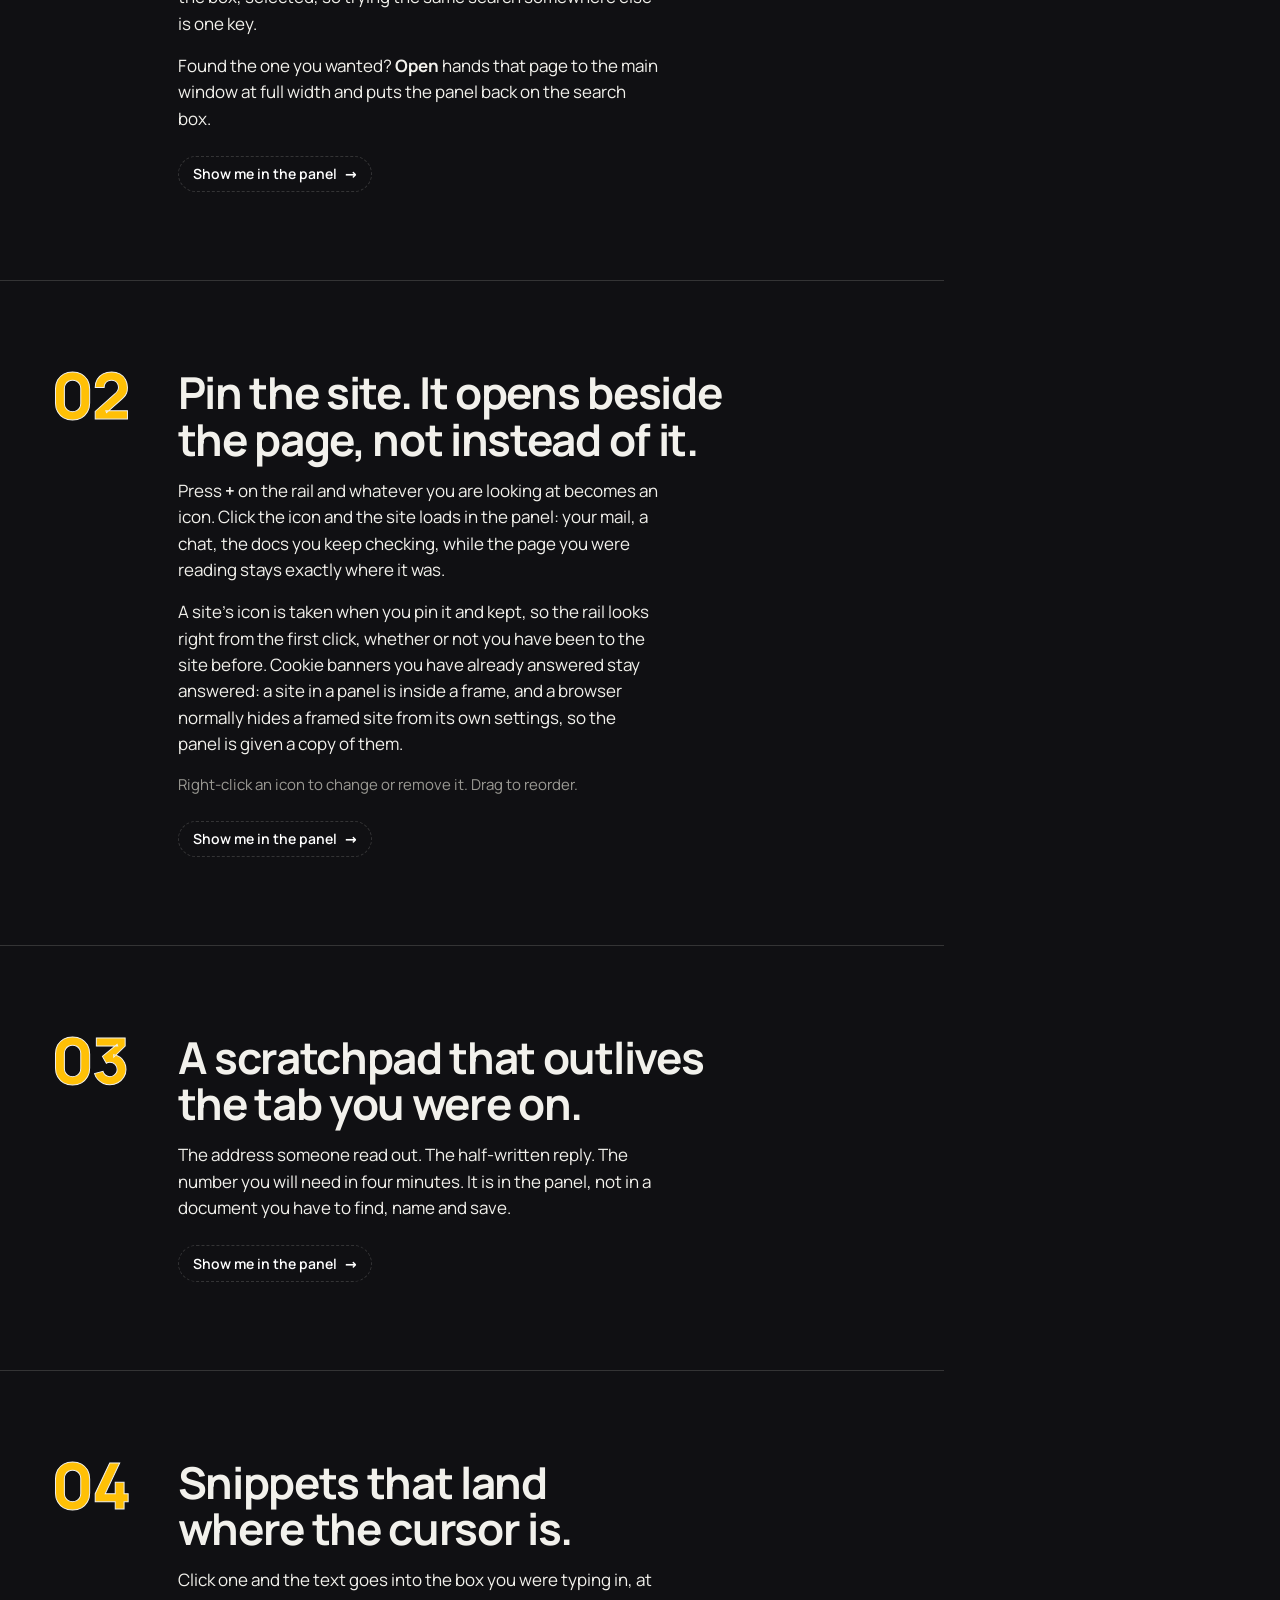
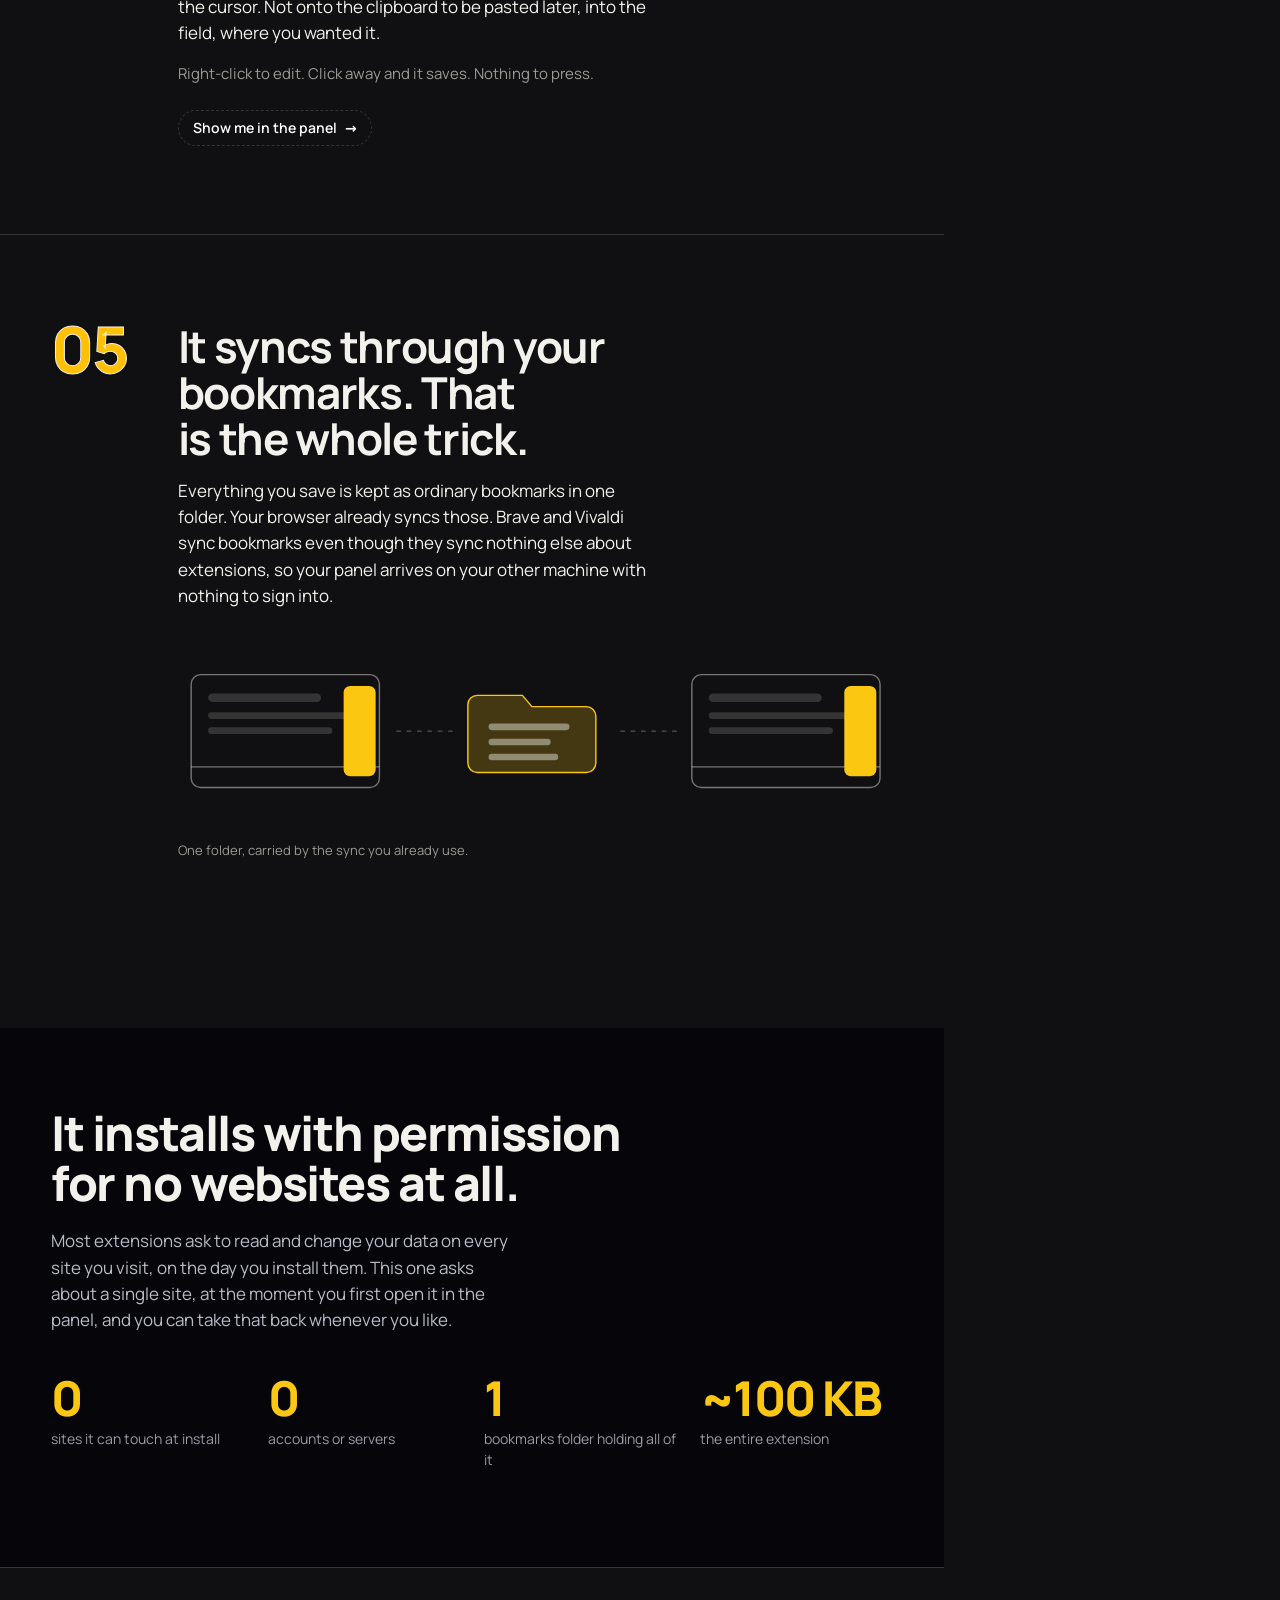
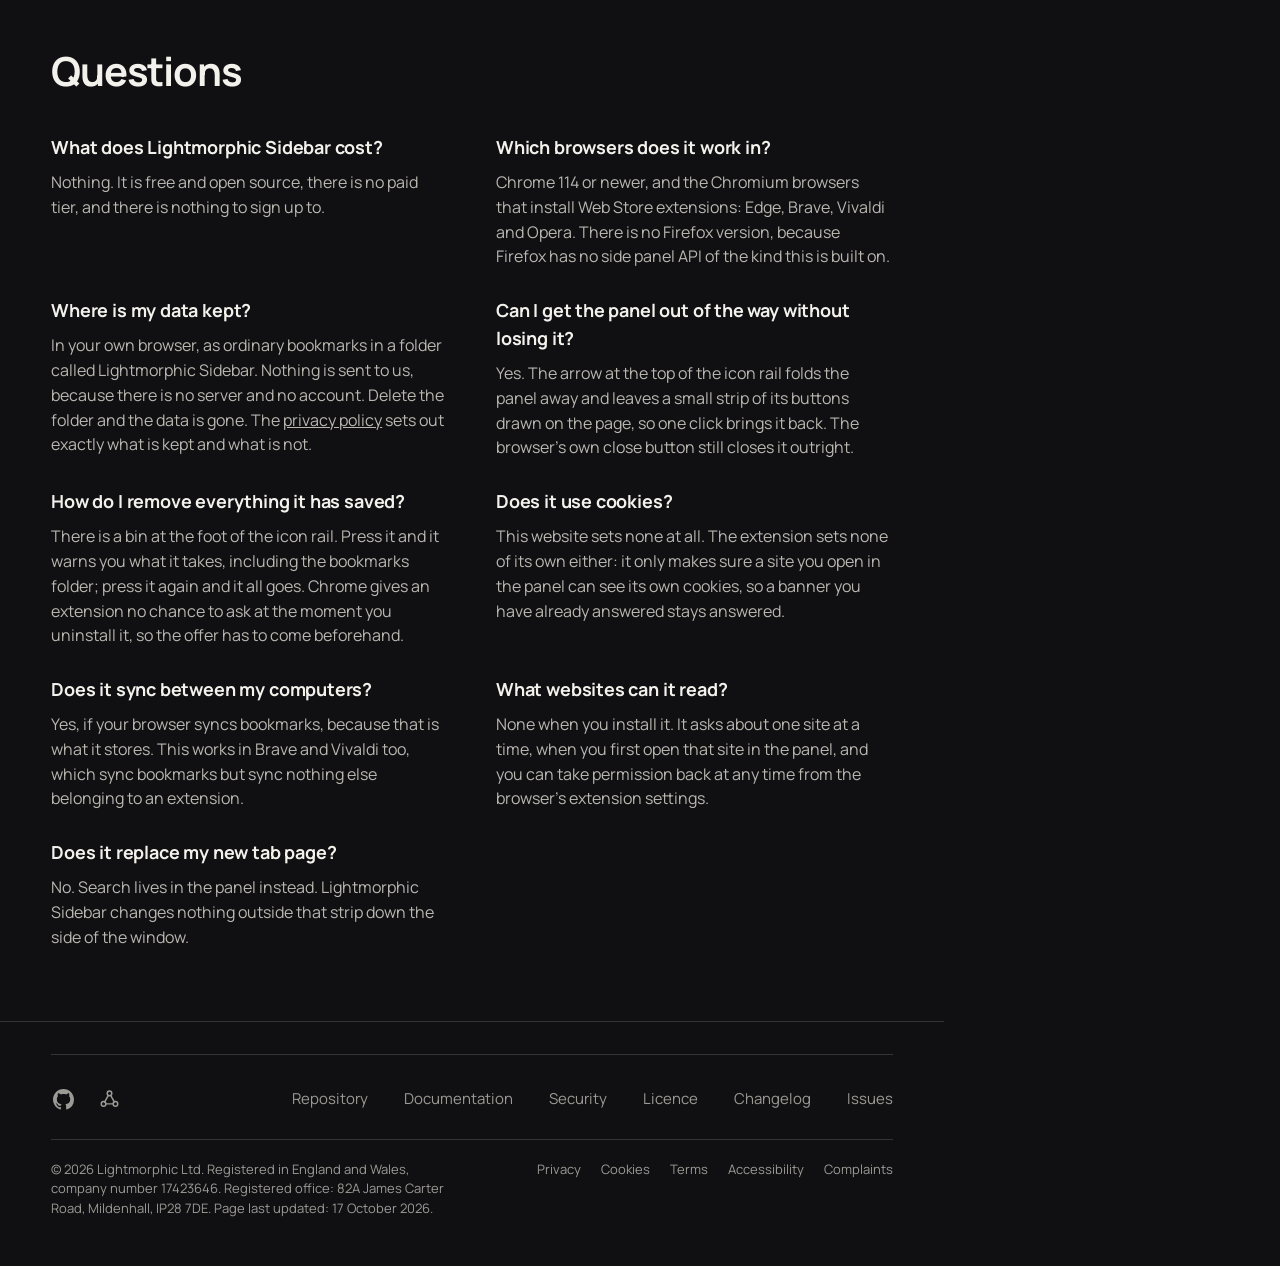
==== commit d5392be7: "Site: the download button is the Chrome Web Store; drop the Built by Lightmorphic block; new share p" ====
--- a/site/index.html
+++ b/site/index.html
@@ -385,24 +385,6 @@
   }
   .faq-list dd { margin: 0.5rem 0 0; color: var(--quiet-ink); }
 
-  /* ---------- lightmorphic promo ---------- */
-  .promo { border-top: 1px solid var(--rule); }
-  .promo .col { padding-block: clamp(3rem, 6vw, 4.5rem); }
-
-  .promo-card {
-    display: grid;
-    grid-template-columns: auto 1fr auto;
-    align-items: center;
-    gap: clamp(1rem, 3vw, 2rem);
-    background: var(--paper-2);
-    border: 1px solid var(--rule);
-    border-radius: 1.25rem;
-    padding: clamp(1.25rem, 3vw, 2rem);
-  }
-  .promo-card h3 { margin: 0 0 0.375rem; font-size: 1.25rem; letter-spacing: -0.02em; }
-  .promo-card p { margin: 0; color: var(--dim); font-size: 0.9375rem; max-width: 44ch; }
-  .promo-mark { width: 54px; height: 54px; flex: 0 0 auto; }
-
   /* ---------- footer ---------- */
   footer { border-top: 1px solid var(--rule); font-size: 0.875rem; color: var(--dim); }
   .who { width: 100%; margin-bottom: 1.25rem; }
@@ -610,15 +592,18 @@
     .mast nav { gap: 0.75rem; }
     .chapter { grid-template-columns: 1fr; gap: 0.5rem; }
     .num { font-size: 2.25rem; }
-    .promo-card { grid-template-columns: auto 1fr; }
-    .promo-card .cta-side { grid-column: 1 / -1; text-align: center; }
     .demo-panel { margin-left: var(--gutter); margin-right: var(--gutter); max-width: none; }
+  }
+
+  @media (max-width: 480px) {
+    /* The store button names the store, which is longer than the old label,
+       so on a phone the masthead keeps the mark and drops the name. */
+    .mast b { display: none; }
+    .mast nav { gap: 0.5rem; }
   }
 
   @media (max-width: 420px) {
     .hero h1 { font-size: 2.35rem; }
-    .promo-card { grid-template-columns: 1fr; }
-    .promo-mark { width: 44px; height: 44px; }
   }
 
   @media (prefers-reduced-motion: reduce) {
@@ -805,7 +790,7 @@
       <a href="#how">How it works</a>
       <a href="#questions">Questions</a>
       <a href="#private">Privacy</a>
-      <a class="get" href="https://chromewebstore.google.com/search/Lightmorphic%20Sidebar">Get it</a>
+      <a class="get" href="https://chromewebstore.google.com/search/Lightmorphic%20Sidebar" rel="noopener">Chrome Web Store</a>
       <div id="all-apps"></div>
     </nav>
   </header>
@@ -818,7 +803,7 @@
         read everything else. There is a working one on this page, have a go at
         it.</p>
       <div class="actions">
-        <a class="cta-main" href="https://chromewebstore.google.com/search/Lightmorphic%20Sidebar">Get Lightmorphic Sidebar</a>
+        <a class="cta-main" href="https://chromewebstore.google.com/search/Lightmorphic%20Sidebar" rel="noopener">Get it on the Chrome Web Store</a>
         <a class="cta-side" href="#how">See what it does</a>
       </div>
       <p class="fine">Chrome, Edge, Brave, Vivaldi, Opera · no account · no server · nothing sent anywhere</p>
@@ -1095,24 +1080,6 @@
     </dl>
   </section>
 
-  <section class="promo">
-    <div class="col">
-      <div class="promo-card">
-        <svg class="promo-mark" viewBox="0 0 54 54" role="img" aria-label="Lightmorphic">
-          <rect width="54" height="54" rx="13" fill="var(--navy)"/>
-          <path d="M15 38V16h5.5v17H31v5z" fill="var(--accent)"/>
-          <circle cx="37" cy="20" r="4.5" fill="var(--accent)"/>
-        </svg>
-        <div>
-          <h3><span translate="no">Built by Lightmorphic</span></h3>
-          <p>Lightmorphic Sidebar is one of a family of small, private tools: desktop apps,
-            browser extensions and websites, made without accounts, tracking or
-            anything phoning home. See the rest of them.</p>
-        </div>
-        <a class="cta-side" href="https://lightmorphic.com" target="_blank" rel="noopener">lightmorphic.com ↗</a>
-      </div>
-    </div>
-  </section>
 
   <footer>
     <div class="col">
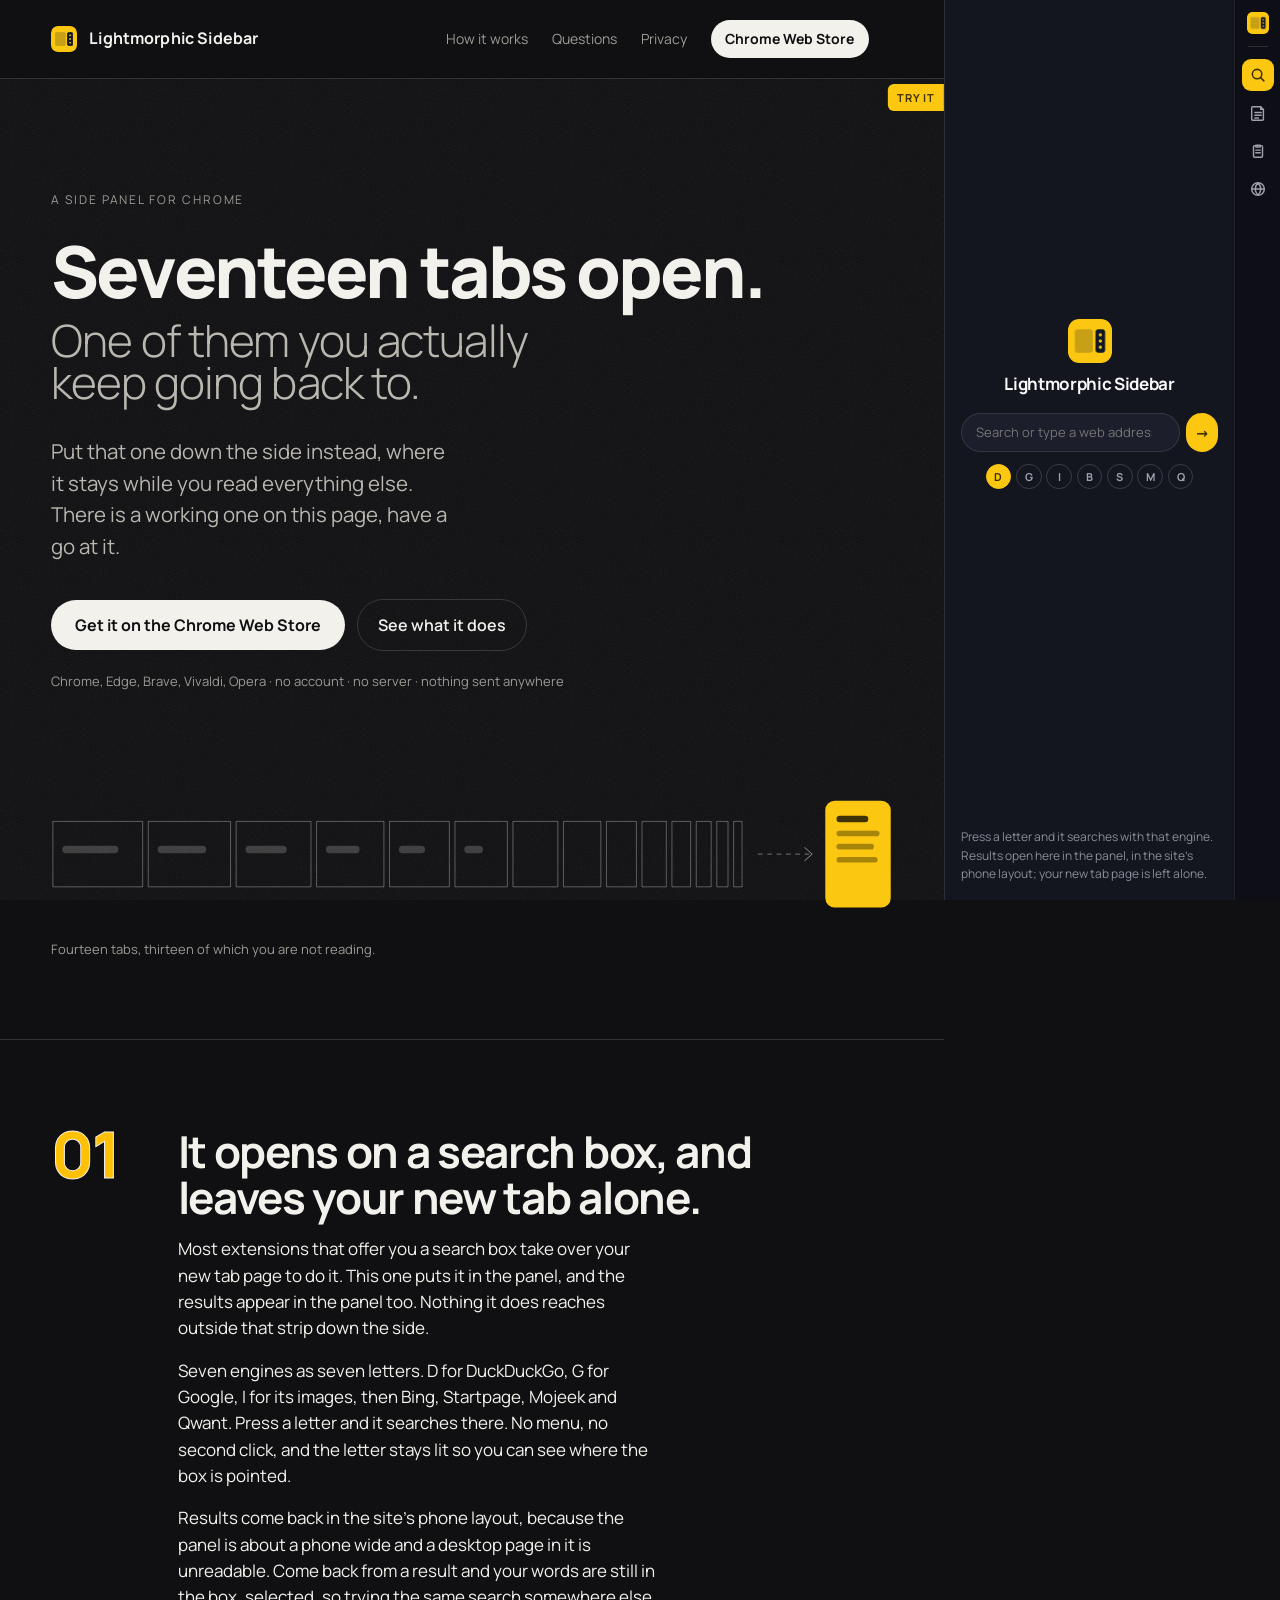
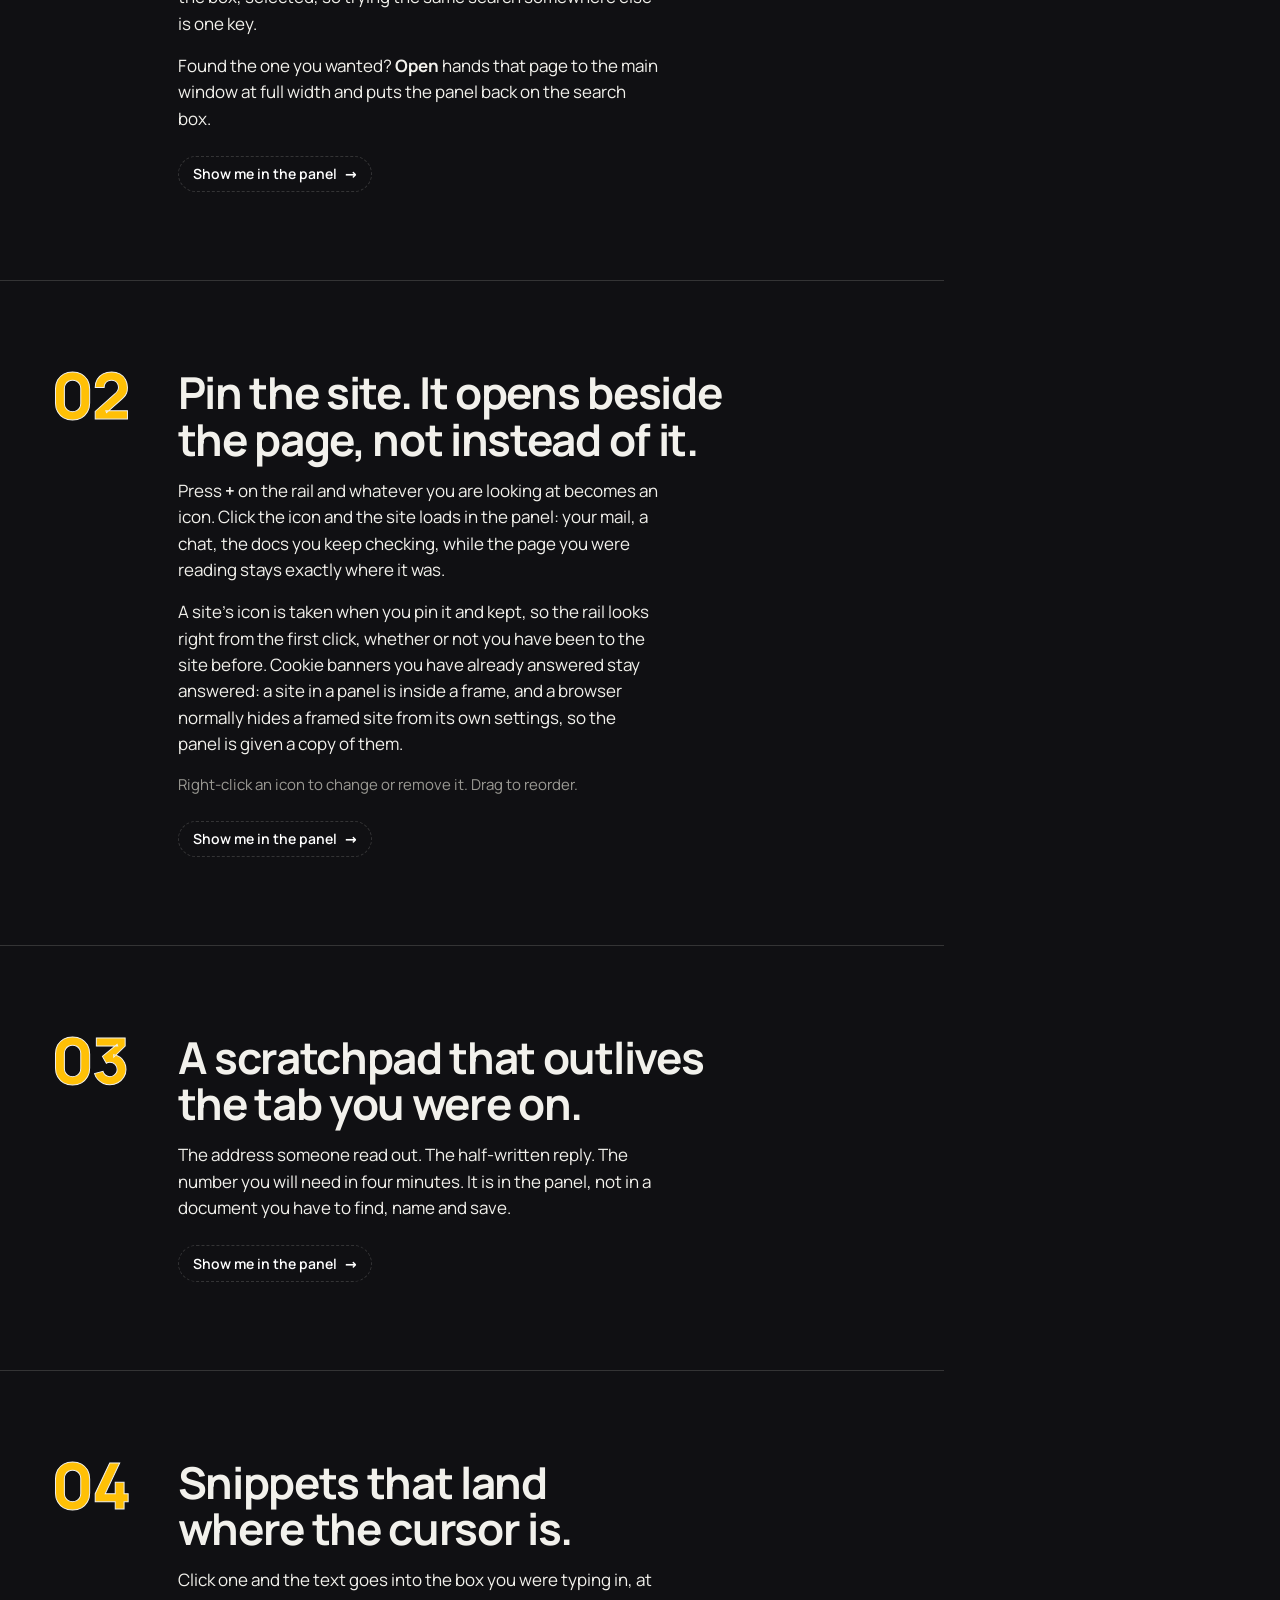
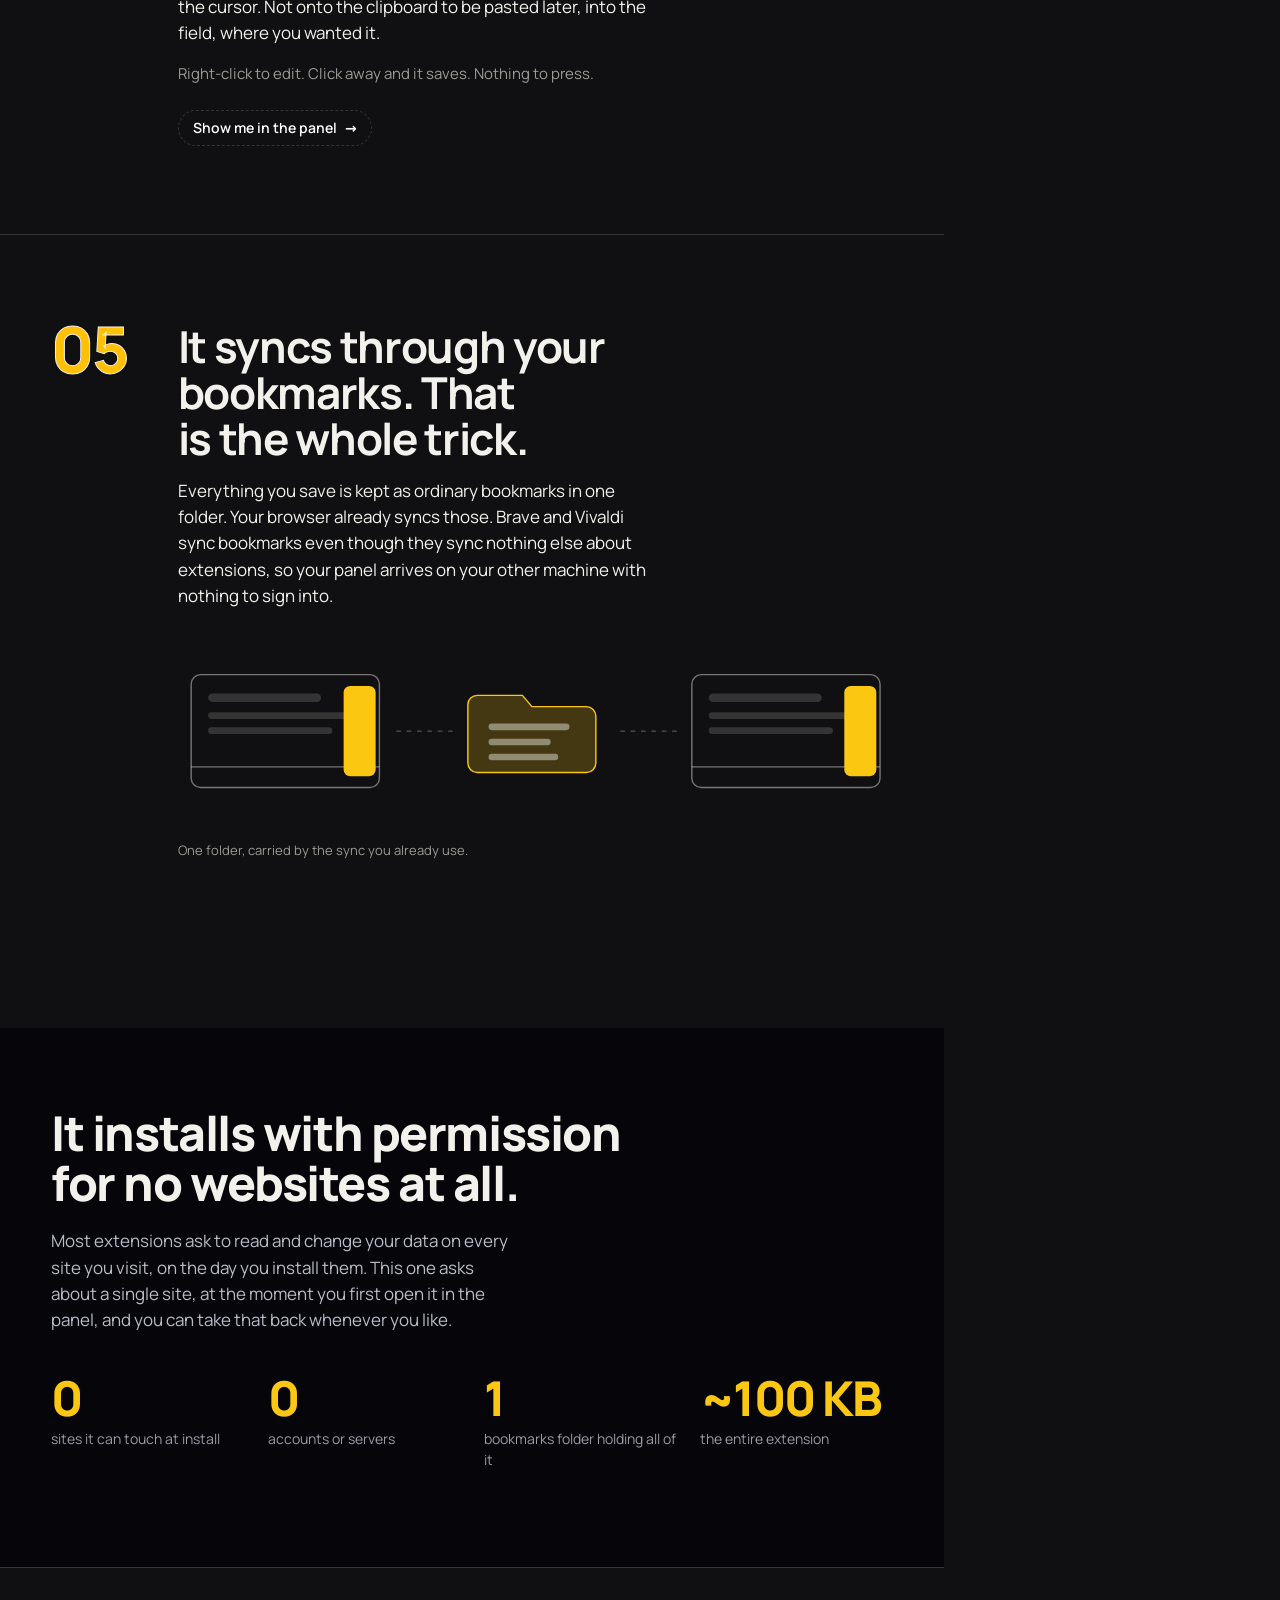
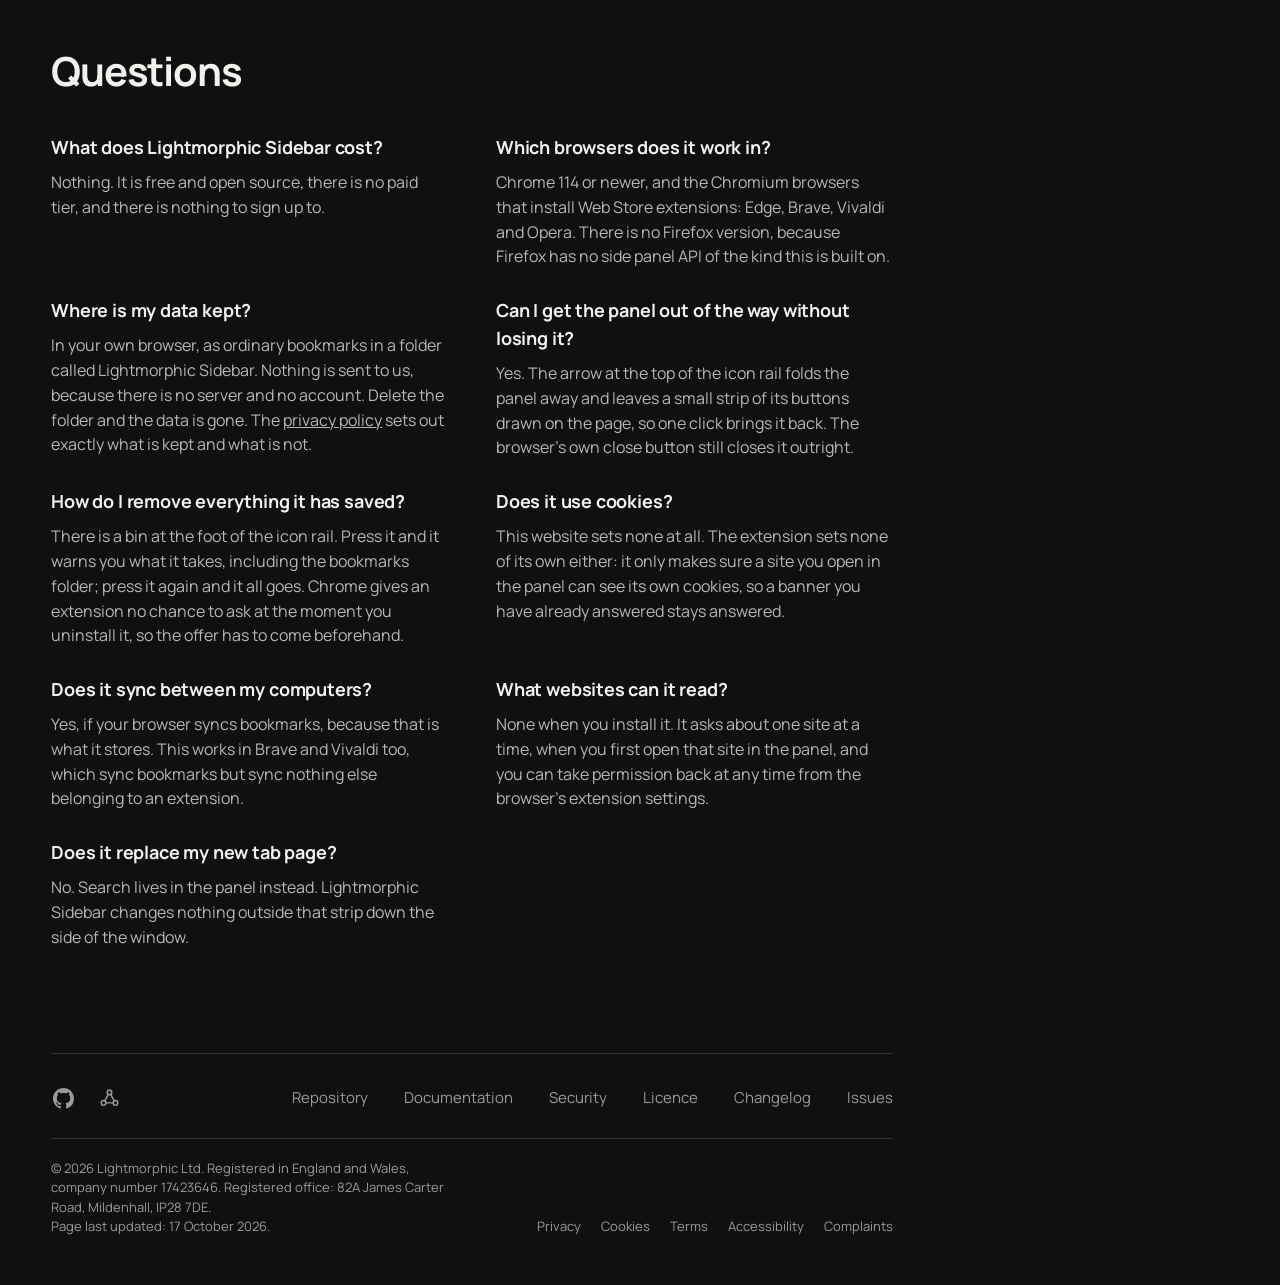
==== commit 851fd716: "Merge footer fix" ====
--- a/site/index.html
+++ b/site/index.html
@@ -268,7 +268,7 @@
     border-top: 1px solid var(--rule);
     display: flex;
     flex-wrap: wrap;
-    align-items: flex-start;
+    align-items: flex-end;
     justify-content: space-between;
     gap: 1rem 2rem;
     font-size: 0.8125rem;
@@ -276,6 +276,7 @@
     color: var(--dim);
   }
   .legal p { margin: 0; max-width: 52ch; }
+  .legal .updated { display: block; }
   .legal a { color: inherit; text-decoration: none; }
   .legal a:hover { color: var(--ink); }
 
@@ -386,7 +387,8 @@
   .faq-list dd { margin: 0.5rem 0 0; color: var(--quiet-ink); }
 
   /* ---------- footer ---------- */
-  footer { border-top: 1px solid var(--rule); font-size: 0.875rem; color: var(--dim); }
+  /* No rule of its own: the GitHub strip carries the one line above the footer's links. */
+  footer { font-size: 0.875rem; color: var(--dim); }
   .who { width: 100%; margin-bottom: 1.25rem; }
   .who p { margin: 0 0 0.25rem; }
   .who a { color: inherit; }
@@ -790,7 +792,7 @@
       <a href="#how">How it works</a>
       <a href="#questions">Questions</a>
       <a href="#private">Privacy</a>
-      <a class="get" href="https://chromewebstore.google.com/search/Lightmorphic%20Sidebar" rel="noopener">Chrome Web Store</a>
+      <a class="get" href="https://chromewebstore.google.com/detail/lightmorphic-sidebar/bgppfeckflfdoibaelfolpgcdoifoili" rel="noopener">Chrome Web Store</a>
       <div id="all-apps"></div>
     </nav>
   </header>
@@ -803,7 +805,7 @@
         read everything else. There is a working one on this page, have a go at
         it.</p>
       <div class="actions">
-        <a class="cta-main" href="https://chromewebstore.google.com/search/Lightmorphic%20Sidebar" rel="noopener">Get it on the Chrome Web Store</a>
+        <a class="cta-main" href="https://chromewebstore.google.com/detail/lightmorphic-sidebar/bgppfeckflfdoibaelfolpgcdoifoili" rel="noopener">Get it on the Chrome Web Store</a>
         <a class="cta-side" href="#how">See what it does</a>
       </div>
       <p class="fine">Chrome, Edge, Brave, Vivaldi, Opera · no account · no server · nothing sent anywhere</p>
@@ -1050,7 +1052,7 @@
       <dd>In your own browser, as ordinary bookmarks in a folder called
         Lightmorphic Sidebar. Nothing is sent to us, because there is no server and no
         account. Delete the folder and the data is gone. The
-        <a href="privacy.html">privacy policy</a> sets out exactly what is kept
+        <a href="/privacy">privacy policy</a> sets out exactly what is kept
         and what is not.</dd></div>
       <div><dt>Can I get the panel out of the way without losing it?</dt>
       <dd>Yes. The arrow at the top of the icon rail folds the panel away and
@@ -1106,13 +1108,13 @@
         <p>&copy; <span id="year">2026</span> Lightmorphic Ltd. Registered in England and Wales, company number
           <a href="https://find-and-update.company-information.service.gov.uk/company/17423646">17423646</a>.
           Registered office: 82A James Carter Road, Mildenhall, IP28 7DE.
-          Page last updated: <time datetime="2026-10-17" id="updated">17 October 2026</time>.</p>
+          <span class="updated">Page last updated: <time datetime="2026-10-17" id="updated">17 October 2026</time>.</span></p>
         <nav aria-label="Legal">
-          <a href="privacy.html">Privacy</a>
-          <a href="cookies.html">Cookies</a>
-          <a href="terms.html">Terms</a>
-          <a href="accessibility.html">Accessibility</a>
-          <a href="complaints.html">Complaints</a>
+          <a href="/privacy">Privacy</a>
+          <a href="/cookies">Cookies</a>
+          <a href="/terms">Terms</a>
+          <a href="/accessibility">Accessibility</a>
+          <a href="/complaints">Complaints</a>
         </nav>
       </div>
     </div>
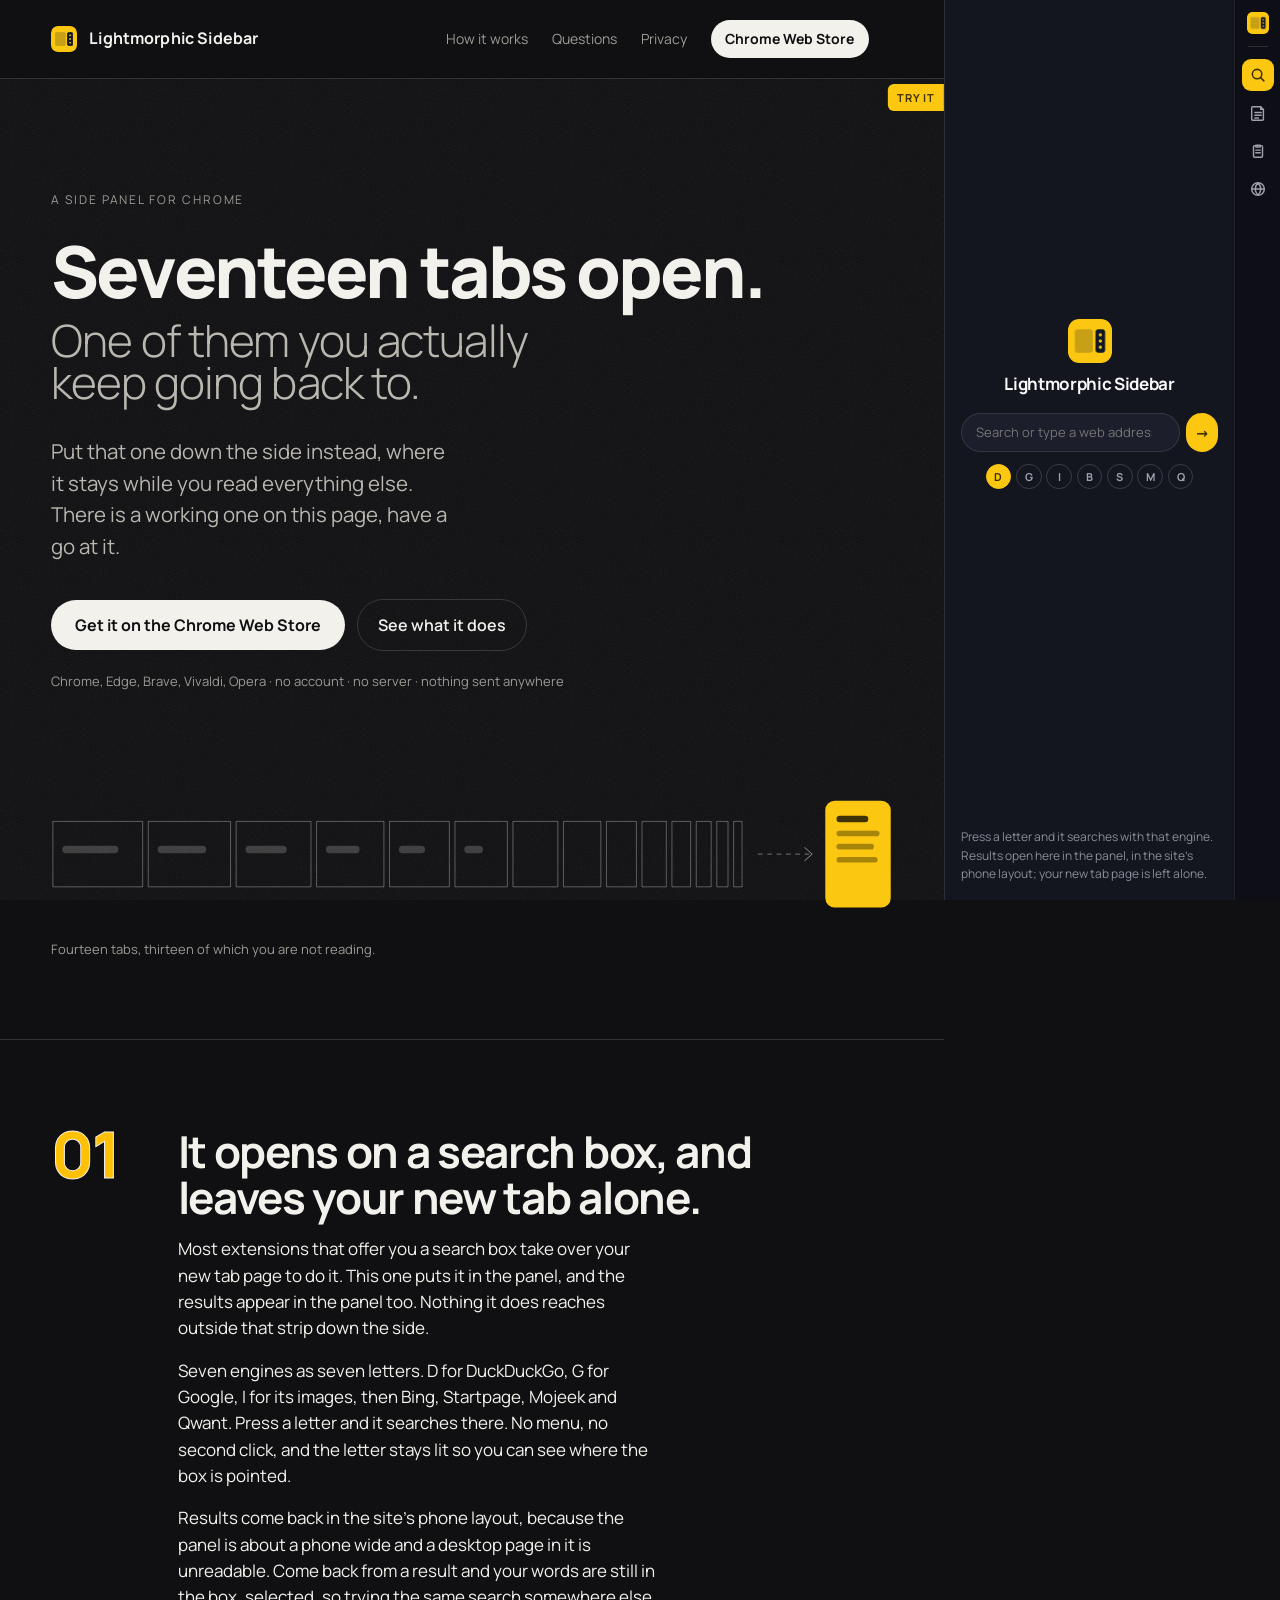
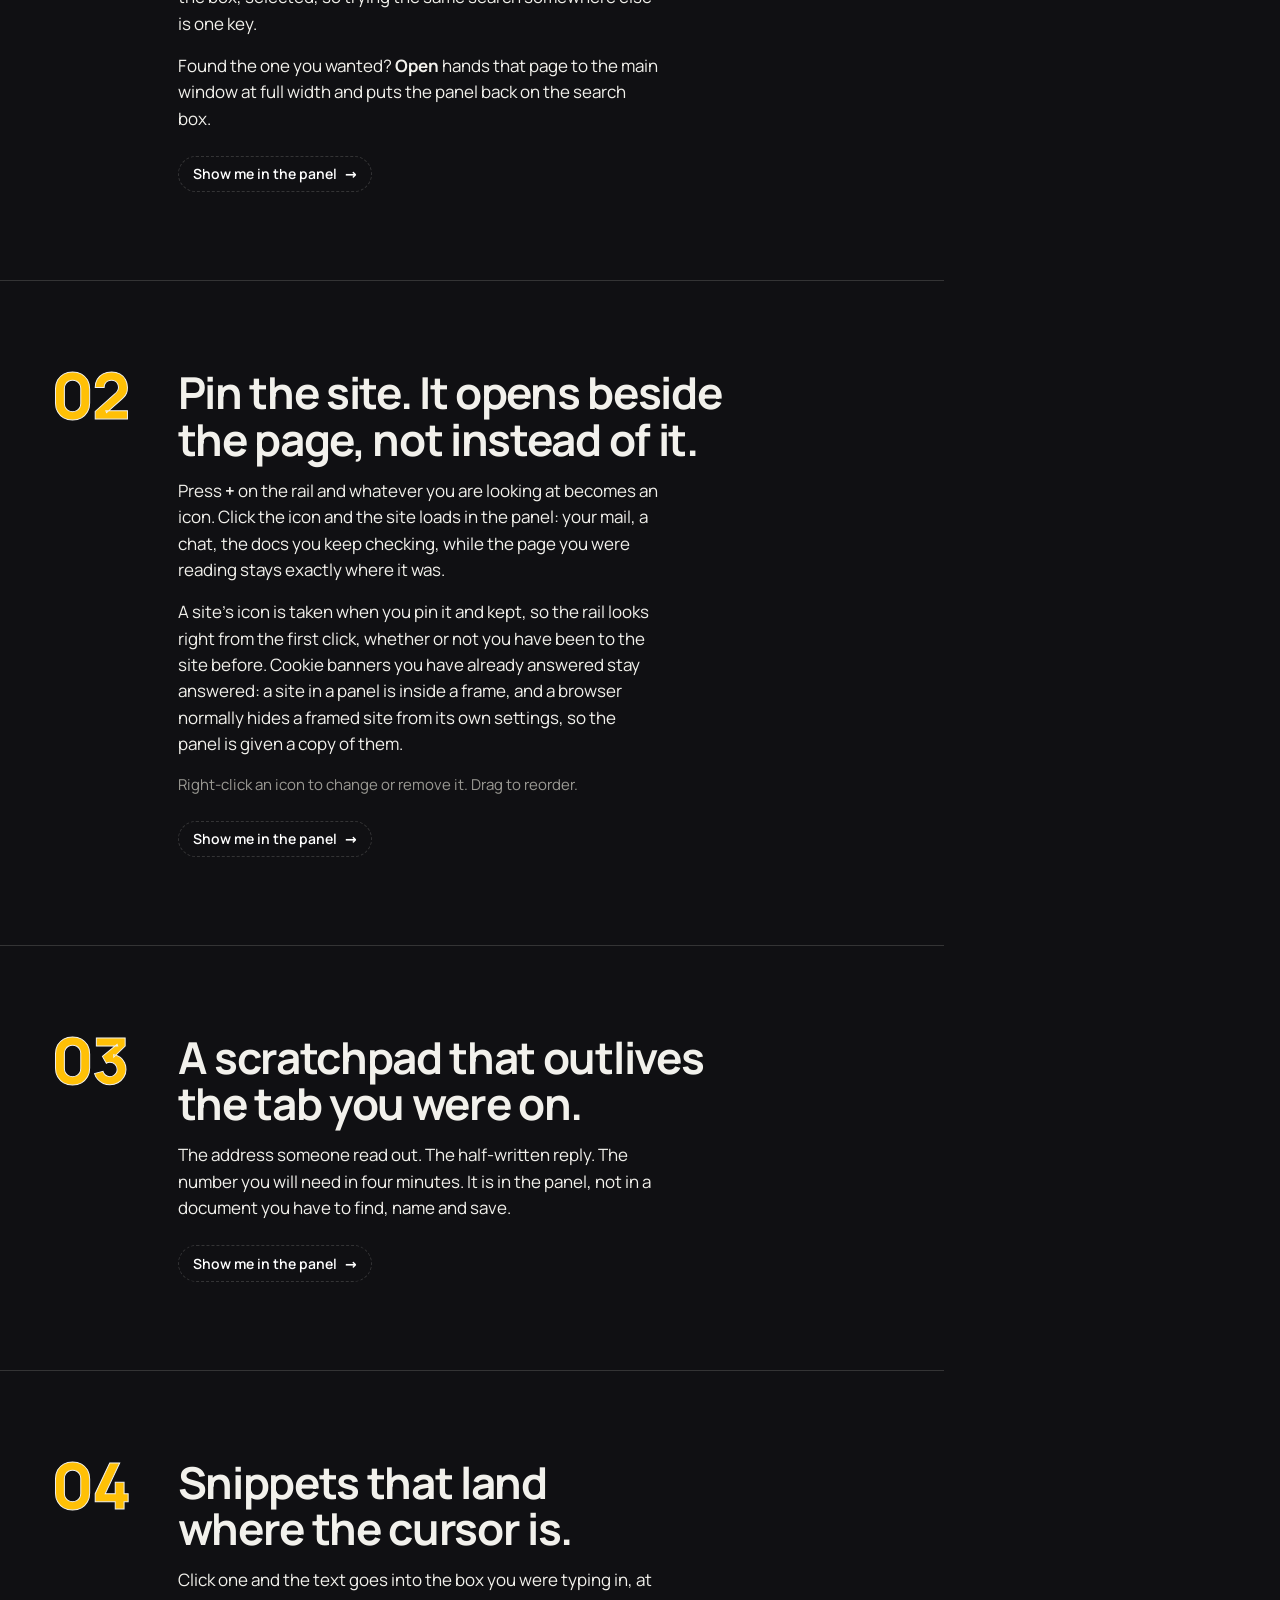
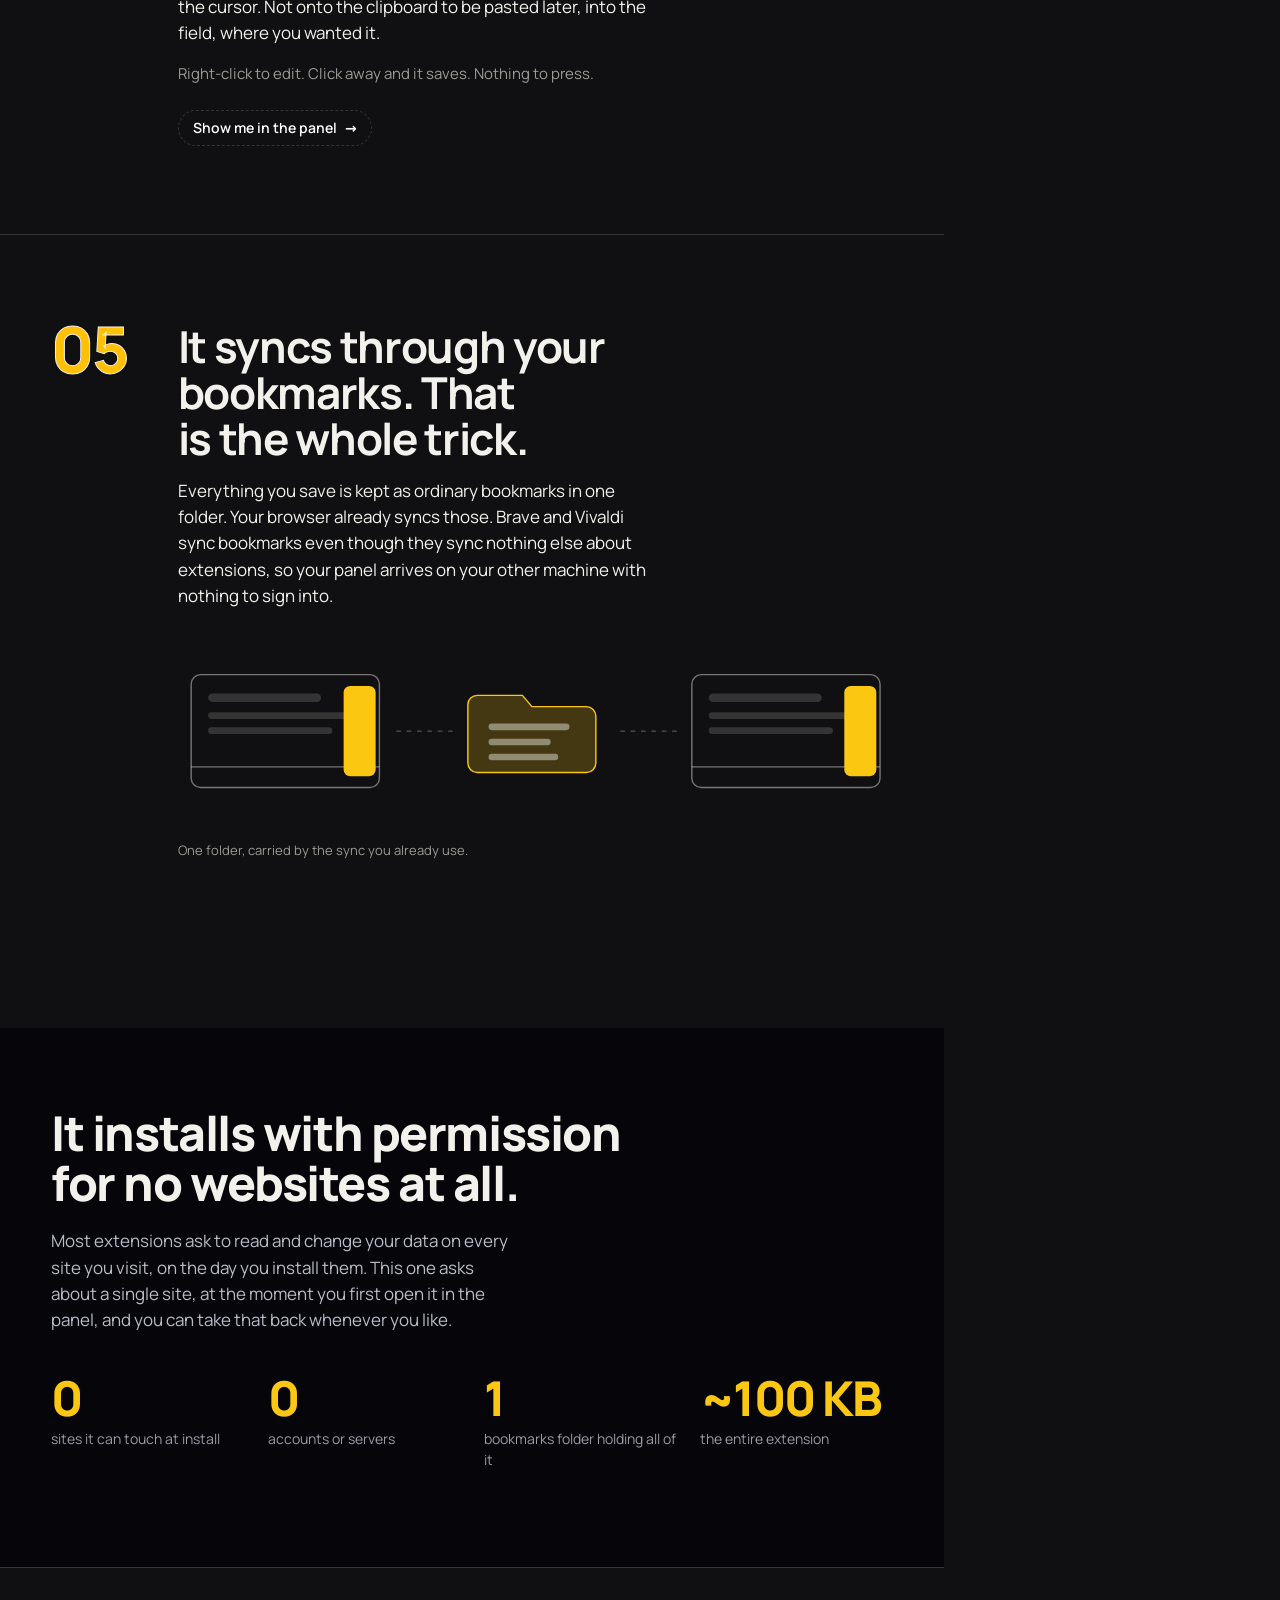
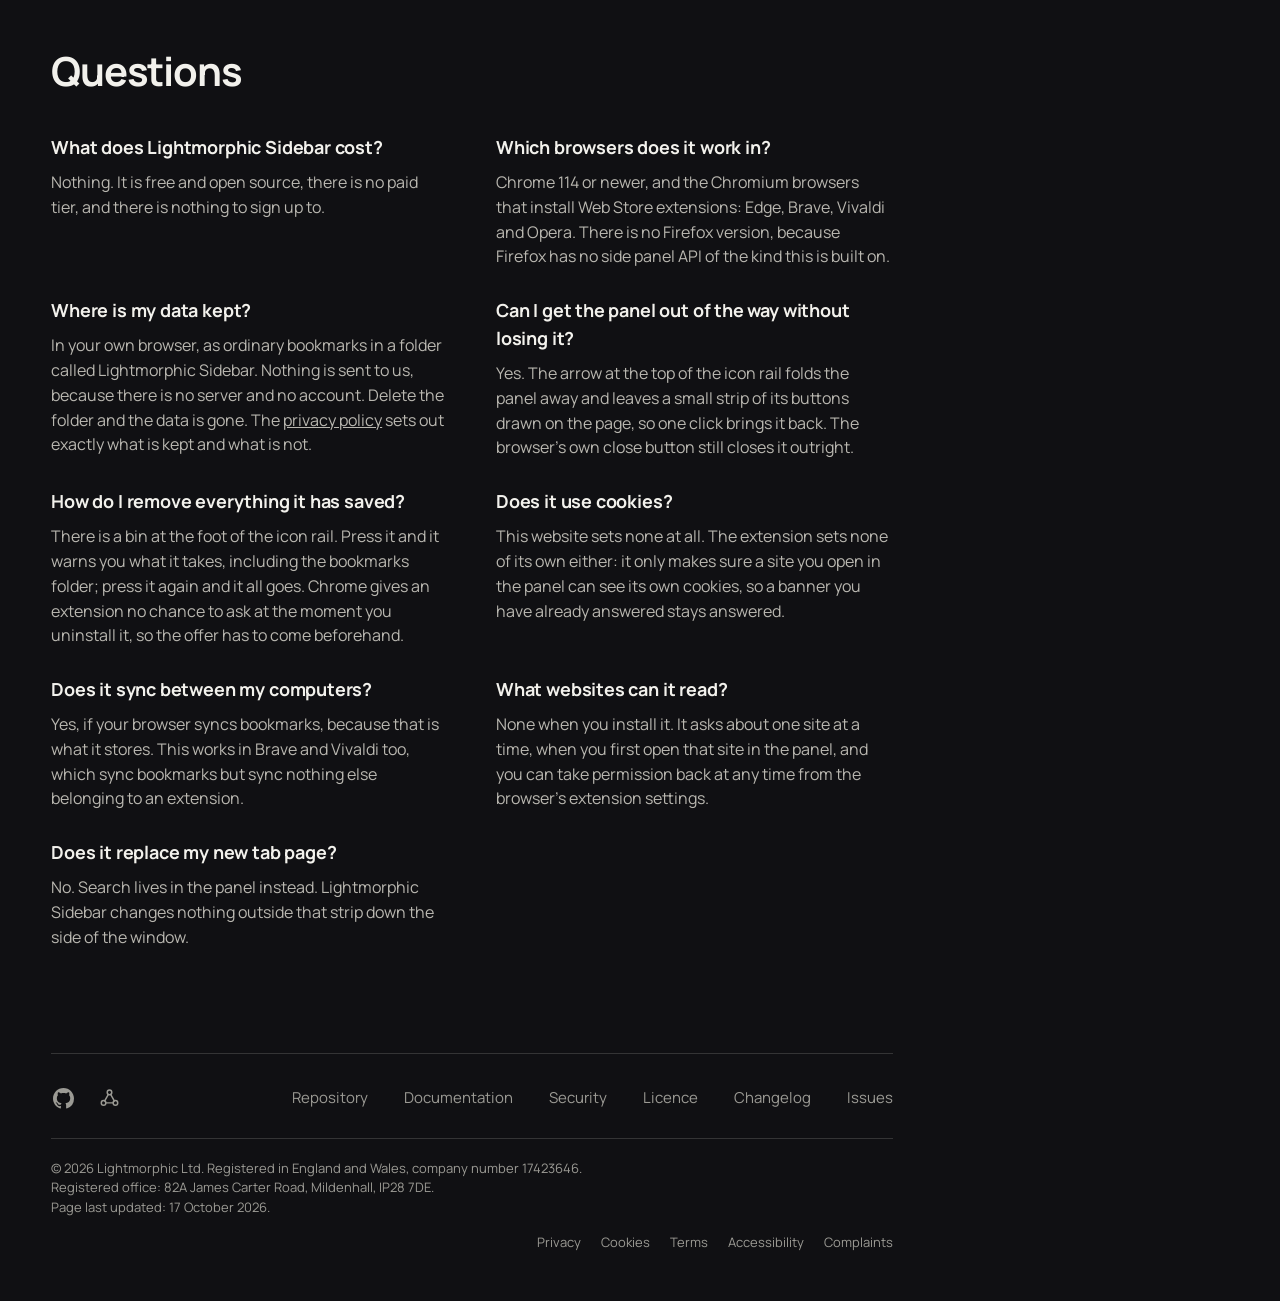
==== commit 039fe258: "Merge footer lines" ====
--- a/site/index.html
+++ b/site/index.html
@@ -76,7 +76,18 @@
 
   /* ---------- the page is split: reading column, then the panel ---------- */
   .page { padding-right: var(--panel-w); position: relative; z-index: 2; }
-  .col { padding-left: var(--gutter); padding-right: var(--gutter); max-width: 62rem; }
+  /* The reading column is centred in the space left of the panel, so the gap
+     between its text and the panel is the same as the gap between its text and
+     the edge of the page. Pinned to the left it left a strip of nothing beside
+     the panel on a wide screen. */
+  .col { padding-left: var(--gutter); padding-right: var(--gutter); max-width: 66rem; margin-inline: auto; }
+
+  /* A wide screen gets a bigger page, not a wider gap: everything is in rem,
+     so growing the root size grows the type, the column and the panel together. */
+  @media (min-width: 1440px) {
+    html { font-size: clamp(16px, calc(0.75vw + 5.2px), 22px); }
+    :root { --panel-w: 21rem; }
+  }
 
   /* Reachable by keyboard, out of sight otherwise. It had no styling at all
      until now, so it simply rendered as the first line of the page. */
@@ -104,7 +115,8 @@
     display: flex;
     align-items: center;
     gap: 0.75rem;
-    padding: 1.25rem var(--gutter);
+    /* The masthead lines up with the reading column, not the window edge. */
+    padding: 1.25rem max(var(--gutter), calc((100% - 66rem) / 2 + var(--gutter)));
     border-bottom: 1px solid var(--rule);
     position: sticky;
     top: 0;
@@ -233,6 +245,22 @@
   }
 
   .chapter p { margin: 0 0 1rem; font-size: 1.0625rem; max-width: 48ch; }
+
+  /* With room to spare, a chapter is the heading on the left and its words on
+     the right, instead of everything stacked in the left third of the page. */
+  @media (min-width: 1500px) {
+    .chapter > div:not(.num) {
+      display: grid;
+      grid-template-columns: minmax(0, 0.9fr) minmax(0, 1.1fr);
+      column-gap: 4rem;
+      align-items: start;
+    }
+    .chapter h2 { grid-column: 1; grid-row: 1 / span 6; max-width: 16ch; }
+    .chapter > div:not(.num) > :not(h2) { grid-column: 2; }
+    .chapter > div:not(.num) > figure { grid-column: 1 / -1; }
+    .chapter > div:not(.num) > .try { justify-self: start; }
+    .chapter p { max-width: 54ch; }
+  }
   .chapter p.quiet { color: var(--dim); font-size: 0.9375rem; }
 
   .try {
@@ -275,8 +303,9 @@
     line-height: 1.5;
     color: var(--dim);
   }
-  .legal p { margin: 0; max-width: 52ch; }
-  .legal .updated { display: block; }
+  .legal p { margin: 0; }
+  /* One fact per line: the company line, then the office, then the date. */
+  .legal .line { display: block; }
   .legal a { color: inherit; text-decoration: none; }
   .legal a:hover { color: var(--ink); }
 
@@ -1105,10 +1134,9 @@
 <!-- oss-bar:end -->
 
       <div class="legal">
-        <p>&copy; <span id="year">2026</span> Lightmorphic Ltd. Registered in England and Wales, company number
-          <a href="https://find-and-update.company-information.service.gov.uk/company/17423646">17423646</a>.
-          Registered office: 82A James Carter Road, Mildenhall, IP28 7DE.
-          <span class="updated">Page last updated: <time datetime="2026-10-17" id="updated">17 October 2026</time>.</span></p>
+        <p><span class="line">&copy; <span id="year">2026</span> Lightmorphic Ltd. Registered in England and Wales, company&nbsp;number&nbsp;<a href="https://find-and-update.company-information.service.gov.uk/company/17423646">17423646</a>.</span>
+          <span class="line">Registered office: 82A James Carter Road, Mildenhall, IP28 7DE.</span>
+          <span class="line"><span class="updated">Page last updated: <time datetime="2026-10-17" id="updated">17 October 2026</time>.</span></span></p>
         <nav aria-label="Legal">
           <a href="/privacy">Privacy</a>
           <a href="/cookies">Cookies</a>
